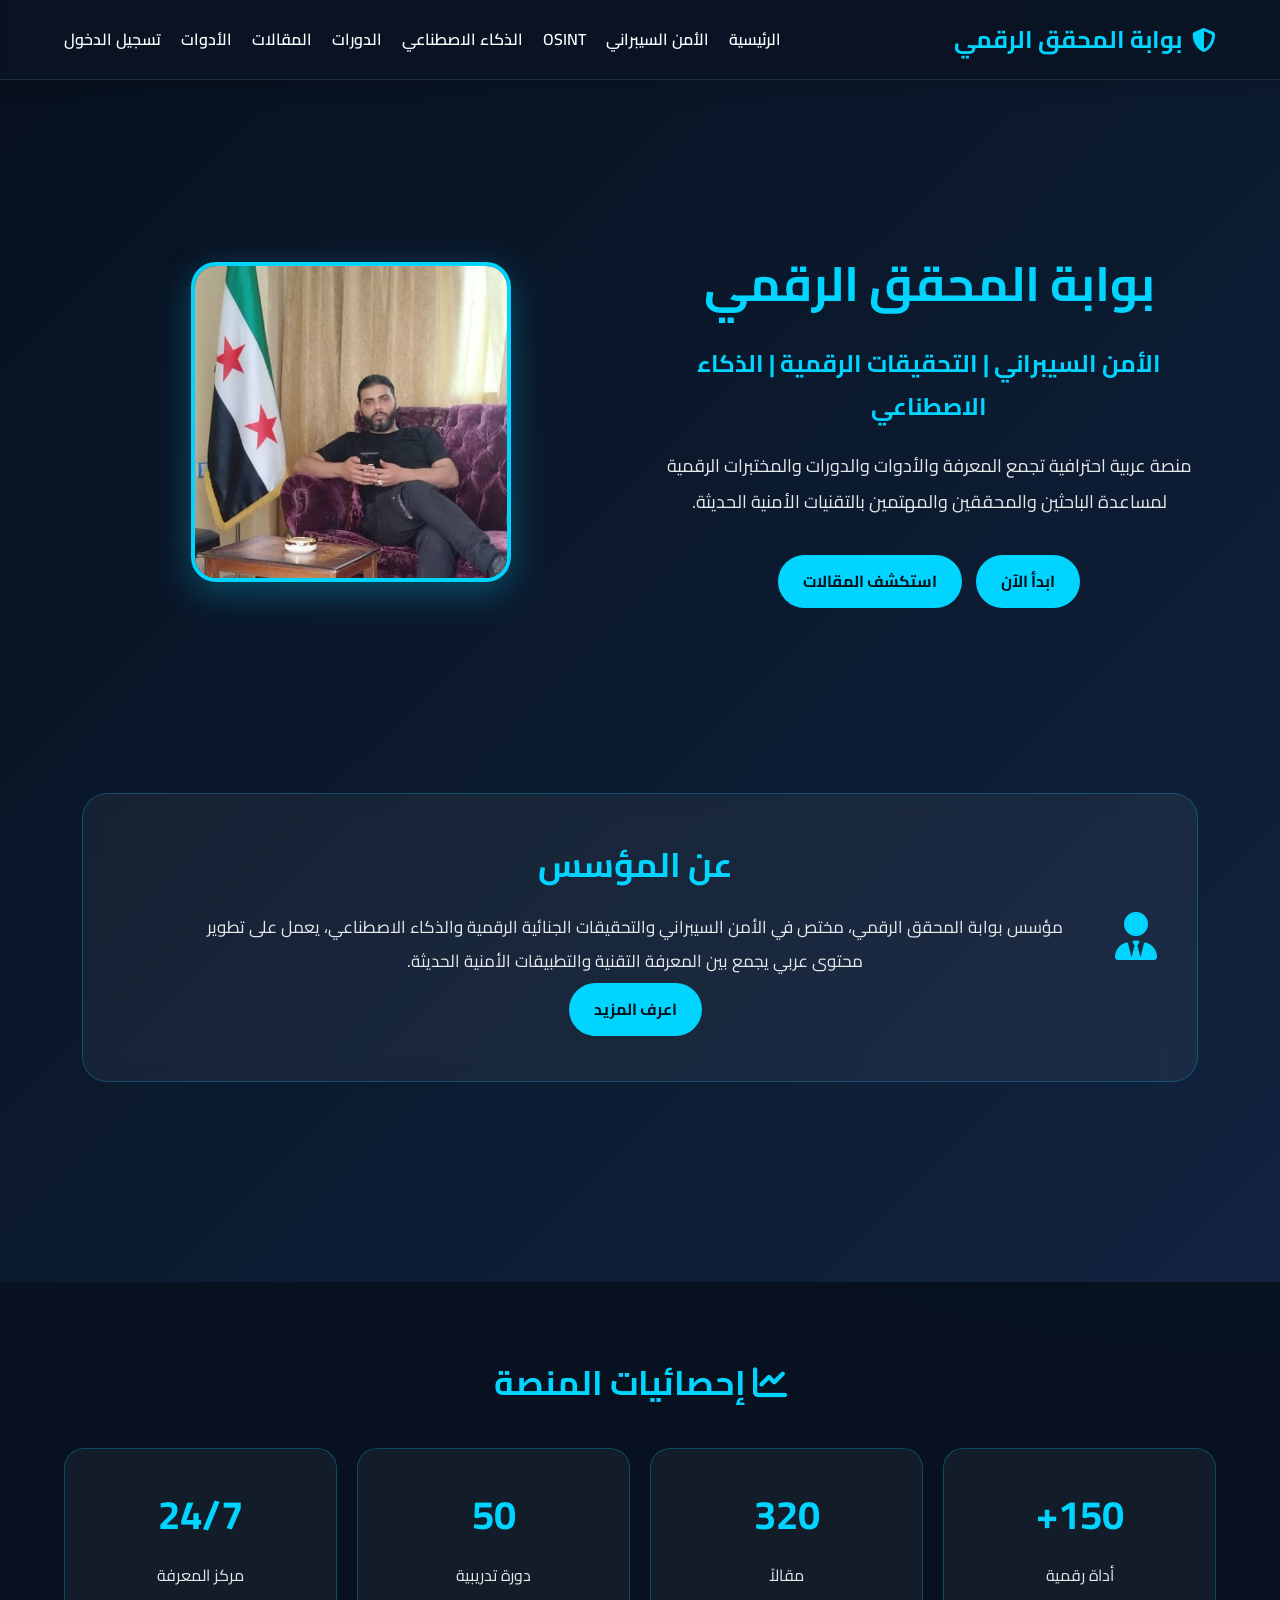
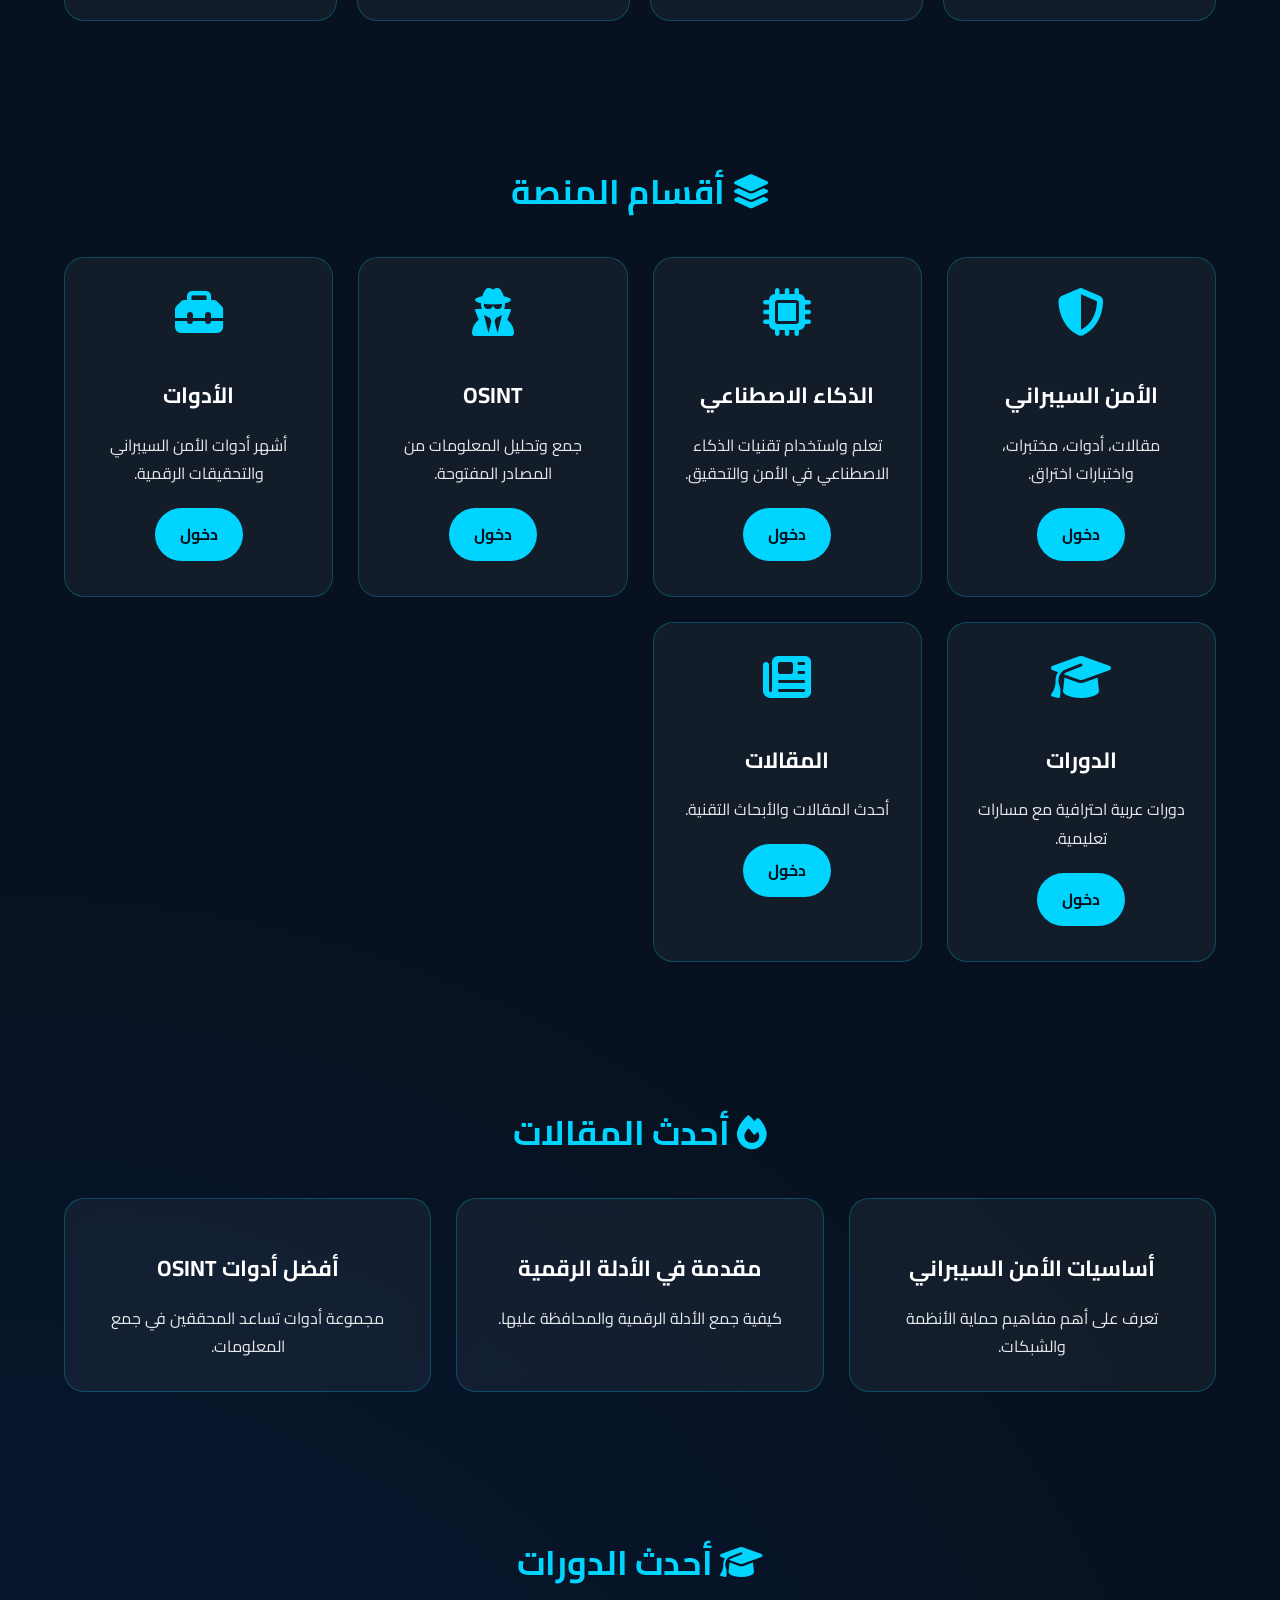
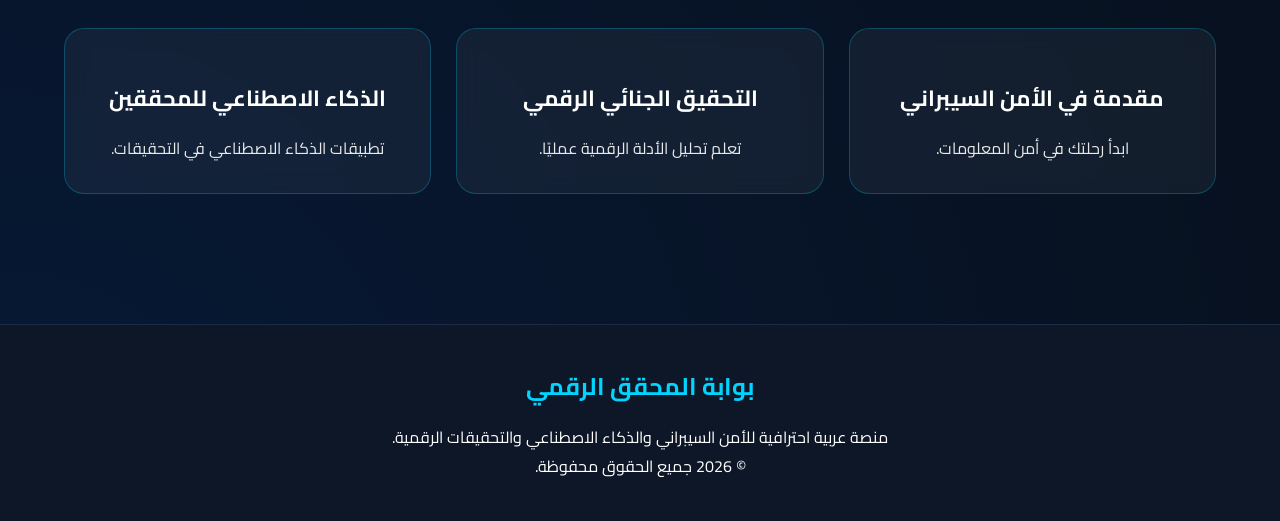
==== index.html @ 0b707fb9 "Update URL in JSON-LD schema in index.html" ====
<!DOCTYPE html>
<html lang="ar" dir="rtl">

<head>

<meta charset="UTF-8">
<meta name="viewport" content="width=device-width, initial-scale=1.0">

<title>بوابة المحقق الرقمي | الأمن السيبراني والذكاء الاصطناعي والتحقيقات الرقمية</title>
<meta name="keywords" content="الأمن السيبراني, التحقيق الجنائي الرقمي, الذكاء الاصطناعي, OSINT, الأدلة الرقمية">

<meta name="author" content="بوابة المحقق الرقمي">
<meta name="description" content="بوابة المحقق الرقمي منصة عربية احترافية للأمن السيبراني والذكاء الاصطناعي والتحقيقات الجنائية الرقمية.">

<link rel="stylesheet" href="style.css">

<link rel="preconnect" href="https://fonts.googleapis.com">

<link rel="preconnect" href="https://fonts.gstatic.com" crossorigin>

<link href="https://fonts.googleapis.com/css2?family=Cairo:wght@300;400;600;700;800&display=swap" rel="stylesheet">

<link rel="stylesheet" href="https://cdnjs.cloudflare.com/ajax/libs/font-awesome/6.7.2/css/all.min.css">
<script type="application/ld+json">
{
"@context":"https://schema.org",
"@type":"Organization",
"name":"بوابة المحقق الرقمي",
"description":"منصة عربية متخصصة في الأمن السيبراني والتحقيقات الجنائية الرقمية والذكاء الاصطناعي.",
"url":"https://hatmlhagrmdan-netizen.github.io/digital-investigator-portal/"
}
</script>
  <meta name="google-site-verification" content="CgD6WSGeCSGFc1gReVARc8ChQq4DBDsywjPY1_Eh3O8" />
</head>

<body>

<header>

<nav class="container">

<h2>

<i class="fa-solid fa-shield-halved"></i>

بوابة المحقق الرقمي

</h2>

<ul>
  
<li><a href="index.html">الرئيسية</a></li>

<li><a href="cyber.html">الأمن السيبراني</a></li>

<li><a href="osint.html">OSINT</a></li>

<li><a href="ai.html">الذكاء الاصطناعي</a></li>

<li><a href="courses.html">الدورات</a></li>

<li><a href="articles.html">المقالات</a></li>

<li><a href="tools.html">الأدوات</a></li>

<li><a href="login.html">تسجيل الدخول</a></li>

</ul>

</nav>

</header>

<section class="hero">

<div class="container hero-content">

<div class="hero-text">

<h1>
بوابة المحقق الرقمي
</h1>

<h2>
الأمن السيبراني | التحقيقات الرقمية | الذكاء الاصطناعي
</h2>

<p>
منصة عربية احترافية تجمع المعرفة والأدوات والدورات والمختبرات الرقمية لمساعدة الباحثين والمحققين والمهتمين بالتقنيات الأمنية الحديثة.
</p>

<div class="hero-buttons">

<a href="dashboard.html" class="btn">
ابدأ الآن
</a>

<a href="articles.html" class="btn">
استكشف المقالات
</a>

</div>

</div>

<div class="hero-image">

<img src="IMG-20260610-WA0108_1.jpg" alt="بوابة المحقق الرقمي">

</div>

</div>

  <section class="container about">

<div class="about-box">

<div class="about-icon">
<i class="fa-solid fa-user-tie fa-3x"></i>
</div>

<div>

<h2>
عن المؤسس
</h2>

<p>
مؤسس بوابة المحقق الرقمي، مختص في الأمن السيبراني والتحقيقات الجنائية الرقمية والذكاء الاصطناعي، يعمل على تطوير محتوى عربي يجمع بين المعرفة التقنية والتطبيقات الأمنية الحديثة.
</p>

<a href="about.html" class="btn">
اعرف المزيد
</a>

</div>

</div>

  </section>
  
</section>

<section class="container">

<h2>

<i class="fa-solid fa-chart-line"></i>

إحصائيات المنصة

</h2>

<div class="stats">

<div class="card">

<h1>150+</h1>

<p>أداة رقمية</p>

</div>

<div class="card">

<h1>320</h1>

<p>مقالاً</p>

</div>

<div class="card">

<h1>50</h1>

<p>دورة تدريبية</p>

</div>

<div class="card">

<h1>24/7</h1>

<p>مركز المعرفة</p>

</div>

</div>

</section>
<section class="container">

<h2>

<i class="fa-solid fa-layer-group"></i>

أقسام المنصة

</h2>

<div class="services">

<div class="card">

<i class="fa-solid fa-shield-halved fa-3x"></i>

<h3>الأمن السيبراني</h3>

<p>

مقالات، أدوات، مختبرات، واختبارات اختراق.

</p>

<a href="cyber.html" class="btn">دخول</a>

</div>

<div class="card">

<i class="fa-solid fa-microchip fa-3x"></i>

<h3>الذكاء الاصطناعي</h3>

<p>

تعلم واستخدام تقنيات الذكاء الاصطناعي في الأمن والتحقيق.

</p>

<a href="ai.html" class="btn">دخول</a>

</div>

<div class="card">

<i class="fa-solid fa-user-secret fa-3x"></i>

<h3>OSINT</h3>

<p>

جمع وتحليل المعلومات من المصادر المفتوحة.

</p>

<a href="osint.html" class="btn">دخول</a>

</div>

<div class="card">

<i class="fa-solid fa-toolbox fa-3x"></i>

<h3>الأدوات</h3>

<p>

أشهر أدوات الأمن السيبراني والتحقيقات الرقمية.

</p>

<a href="tools.html" class="btn">دخول</a>

</div>

<div class="card">

<i class="fa-solid fa-graduation-cap fa-3x"></i>

<h3>الدورات</h3>

<p>

دورات عربية احترافية مع مسارات تعليمية.

</p>

<a href="courses.html" class="btn">دخول</a>

</div>

<div class="card">

<i class="fa-solid fa-newspaper fa-3x"></i>

<h3>المقالات</h3>

<p>

أحدث المقالات والأبحاث التقنية.

</p>

<a href="articles.html" class="btn">دخول</a>

</div>

</div>

</section>

<section class="container">

<h2>

<i class="fa-solid fa-fire"></i>

أحدث المقالات

</h2>

<div class="services">

<div class="card">

<h3>أساسيات الأمن السيبراني</h3>

<p>

تعرف على أهم مفاهيم حماية الأنظمة والشبكات.

</p>

</div>

<div class="card">

<h3>مقدمة في الأدلة الرقمية</h3>

<p>

كيفية جمع الأدلة الرقمية والمحافظة عليها.

</p>

</div>

<div class="card">

<h3>أفضل أدوات OSINT</h3>

<p>

مجموعة أدوات تساعد المحققين في جمع المعلومات.

</p>

</div>

</div>

</section>

<section class="container">

<h2>

<i class="fa-solid fa-graduation-cap"></i>

أحدث الدورات

</h2>

<div class="services">

<div class="card">

<h3>مقدمة في الأمن السيبراني</h3>

<p>

ابدأ رحلتك في أمن المعلومات.

</p>

</div>

<div class="card">

<h3>التحقيق الجنائي الرقمي</h3>

<p>

تعلم تحليل الأدلة الرقمية عمليًا.

</p>

</div>

<div class="card">

<h3>الذكاء الاصطناعي للمحققين</h3>

<p>

تطبيقات الذكاء الاصطناعي في التحقيقات.

</p>

</div>

</div>

</section>

<footer>

<div class="container">

<h2>بوابة المحقق الرقمي</h2>

<p>

منصة عربية احترافية للأمن السيبراني والذكاء الاصطناعي والتحقيقات الرقمية.

</p>

<p>

© 2026 جميع الحقوق محفوظة.

</p>

</div>

</footer>

<script src="assets/js/app.js"></script>

</body>

  </html>
---- style.css ----
/* ===================================
   بوابة المحقق الرقمي
   الإصدار 1.0
=================================== */

*{
margin:0;
padding:0;
box-sizing:border-box;
}

html{
scroll-behavior:smooth;
}

body{
font-family:"Cairo",Tahoma,sans-serif;
background:#07111f;
color:#ffffff;
line-height:1.8;
}

/* الحاوية */

.container{
width:90%;
max-width:1200px;
margin:auto;
}

/* الرأس */

header{
position:sticky;
top:0;
z-index:1000;
background:#0d1728;
border-bottom:1px solid #1b2c46;
}

nav{
display:flex;
justify-content:space-between;
align-items:center;
padding:18px 0;
flex-wrap:wrap;
}

nav h2{
color:#00d4ff;
font-size:28px;
font-weight:700;
}

nav ul{
display:flex;
list-style:none;
gap:18px;
flex-wrap:wrap;
}

nav a{
color:#ffffff;
font-weight:600;
transition:.3s;
}

nav a:hover{
color:#00d4ff;
}

/* الواجهة */

.hero{
padding:90px 20px;
text-align:center;
background:linear-gradient(135deg,#07111f,#11233f);
}

.hero h1{
font-size:52px;
margin-bottom:20px;
color:#00d4ff;
}

.hero p{
font-size:20px;
max-width:900px;
margin:auto;
opacity:.9;
}

/* الأزرار */

.btn{
display:inline-block;
margin:12px;
padding:14px 30px;
background:#00bcd4;
color:#fff;
border-radius:10px;
font-weight:bold;
transition:.3s;
}

.btn:hover{
background:#008fa3;
transform:translateY(-3px);
}

/* الأقسام */

section{
padding:70px 0;
}

section h2{
text-align:center;
margin-bottom:35px;
font-size:34px;
color:#00d4ff;
}

/* البطاقات */

.services,
.stats{
display:grid;
grid-template-columns:repeat(auto-fit,minmax(250px,1fr));
gap:25px;
}

.card{
background:#13243c;
padding:30px;
border-radius:15px;
text-align:center;
transition:.3s;
border:1px solid #1d3658;
}

.card:hover{
transform:translateY(-8px);
box-shadow:0 15px 35px rgba(0,212,255,.18);
}

.card h3{
margin:20px 0;
}

.card h1{
font-size:45px;
color:#00d4ff;
margin-bottom:10px;
}

.card i{
color:#00d4ff;
margin-bottom:20px;
}

/* التذييل */

footer{
background:#0d1728;
text-align:center;
padding:40px 20px;
margin-top:60px;
border-top:1px solid #1b2c46;
}

footer h2{
color:#00d4ff;
margin-bottom:15px;
}

/* الهاتف */

@media(max-width:768px){

nav{
flex-direction:column;
gap:15px;
}

nav ul{
justify-content:center;
}

.hero h1{
font-size:34px;
}

.hero p{
font-size:17px;
}

section h2{
font-size:28px;
}

.card{
padding:22px;
}

}

/* Hero Professional Design */

.hero-content {
    display: flex;
    align-items: center;
    justify-content: space-between;
    gap: 40px;
    padding: 70px 0;
}

.hero-text {
    flex: 1;
}

.hero-text h1 {
    font-size: 48px;
    color: #00d4ff;
    margin-bottom: 15px;
}

.hero-text h2 {
    font-size: 24px;
    margin-bottom: 20px;
}

.hero-text p {
    font-size: 18px;
    line-height: 2;
}

.hero-buttons {
    margin-top: 30px;
}

.hero-image {
    flex: 1;
    text-align: center;
}

.hero-image img {
    width: 320px;
    height: 320px;
    object-fit: cover;
    border-radius: 25px;
    border: 4px solid #00d4ff;
    box-shadow: 0 10px 35px rgba(0,212,255,0.3);
}


/* الهاتف */

@media(max-width:768px){

.hero-content {
    flex-direction: column-reverse;
    text-align: center;
}

.hero-text h1 {
    font-size: 36px;
}

.hero-image img {
    width: 240px;
    height: 240px;
}

}

/* Professional Header */

header {
    background: rgba(10, 20, 35, 0.95);
    position: sticky;
    top: 0;
    z-index: 1000;
    box-shadow: 0 5px 20px rgba(0,0,0,0.2);
}

nav.container {
    display: flex;
    align-items: center;
    justify-content: space-between;
    padding: 18px 0;
}

nav h2 {
    color: #00d4ff;
    font-size: 24px;
    display: flex;
    align-items: center;
    gap: 10px;
}

nav ul {
    display: flex;
    list-style: none;
    gap: 20px;
    margin: 0;
    padding: 0;
}

nav ul li a {
    color: white;
    text-decoration: none;
    font-weight: 600;
    transition: 0.3s;
}

nav ul li a:hover {
    color: #00d4ff;
}


/* Header للهاتف */

@media(max-width:768px){

nav.container {
    flex-direction: column;
    gap: 20px;
}

nav ul {
    flex-wrap: wrap;
    justify-content: center;
    gap: 12px;
}

nav h2 {
    font-size: 20px;
}

}

/* Professional Cards Design */

.services {
    display: grid;
    grid-template-columns: repeat(auto-fit, minmax(260px, 1fr));
    gap: 25px;
    margin-top: 30px;
}

.card {
    background: rgba(255,255,255,0.05);
    border: 1px solid rgba(0,212,255,0.25);
    border-radius: 20px;
    padding: 30px;
    text-align: center;
    transition: 0.4s;
    backdrop-filter: blur(10px);
}

.card:hover {
    transform: translateY(-10px);
    box-shadow: 0 15px 35px rgba(0,212,255,0.25);
    border-color: #00d4ff;
}

.card i {
    color: #00d4ff;
    margin-bottom: 20px;
}

.card h3 {
    font-size: 22px;
    margin-bottom: 15px;
}

.card p {
    line-height: 1.8;
    opacity: 0.9;
}

.card .btn {
    display: inline-block;
    margin-top: 20px;
}


/* إحصائيات المنصة */

.stats {
    display: grid;
    grid-template-columns: repeat(auto-fit, minmax(200px,1fr));
    gap: 20px;
    margin-top: 30px;
}

.stats .card h1 {
    color: #00d4ff;
    font-size: 40px;
}

/* About Section */

.about-box {
    display: flex;
    align-items: center;
    gap: 30px;
    padding: 40px;
    margin: 40px 0;
    background: rgba(255,255,255,0.05);
    border-radius: 25px;
    border: 1px solid rgba(0,212,255,0.25);
    backdrop-filter: blur(10px);
}

.about-icon {
    color: #00d4ff;
}

.about-box h2 {
    color: #00d4ff;
    margin-bottom: 15px;
}

.about-box p {
    line-height: 2;
    font-size: 17px;
}


@media(max-width:768px){

.about-box {
    flex-direction: column;
    text-align: center;
}

}

/* Modern Background */

body {
    background:
    radial-gradient(circle at top right, rgba(0,212,255,0.12), transparent 35%),
    radial-gradient(circle at bottom left, rgba(0,100,255,0.10), transparent 35%),
    #07111f;
    color: #ffffff;
    font-family: 'Cairo', sans-serif;
}


/* Smooth Sections */

section {
    animation: fadeUp 0.8s ease;
}


/* Animation */

@keyframes fadeUp {

from {
    opacity: 0;
    transform: translateY(30px);
}

to {
    opacity: 1;
    transform: translateY(0);
}

}


/* Buttons Enhancement */

.btn {
    background: #00d4ff;
    color: #00131f;
    padding: 12px 25px;
    border-radius: 30px;
    text-decoration: none;
    font-weight: 700;
    display: inline-block;
    margin: 5px;
    transition: 0.3s;
}


.btn:hover {
    transform: scale(1.05);
    box-shadow: 0 10px 25px rgba(0,212,255,0.4);
}


/* Image Animation */

.hero-image img {
    animation: floating 4s ease-in-out infinite;
}


@keyframes floating {

0%,100% {
    transform: translateY(0);
}

50% {
    transform: translateY(-12px);
}

}
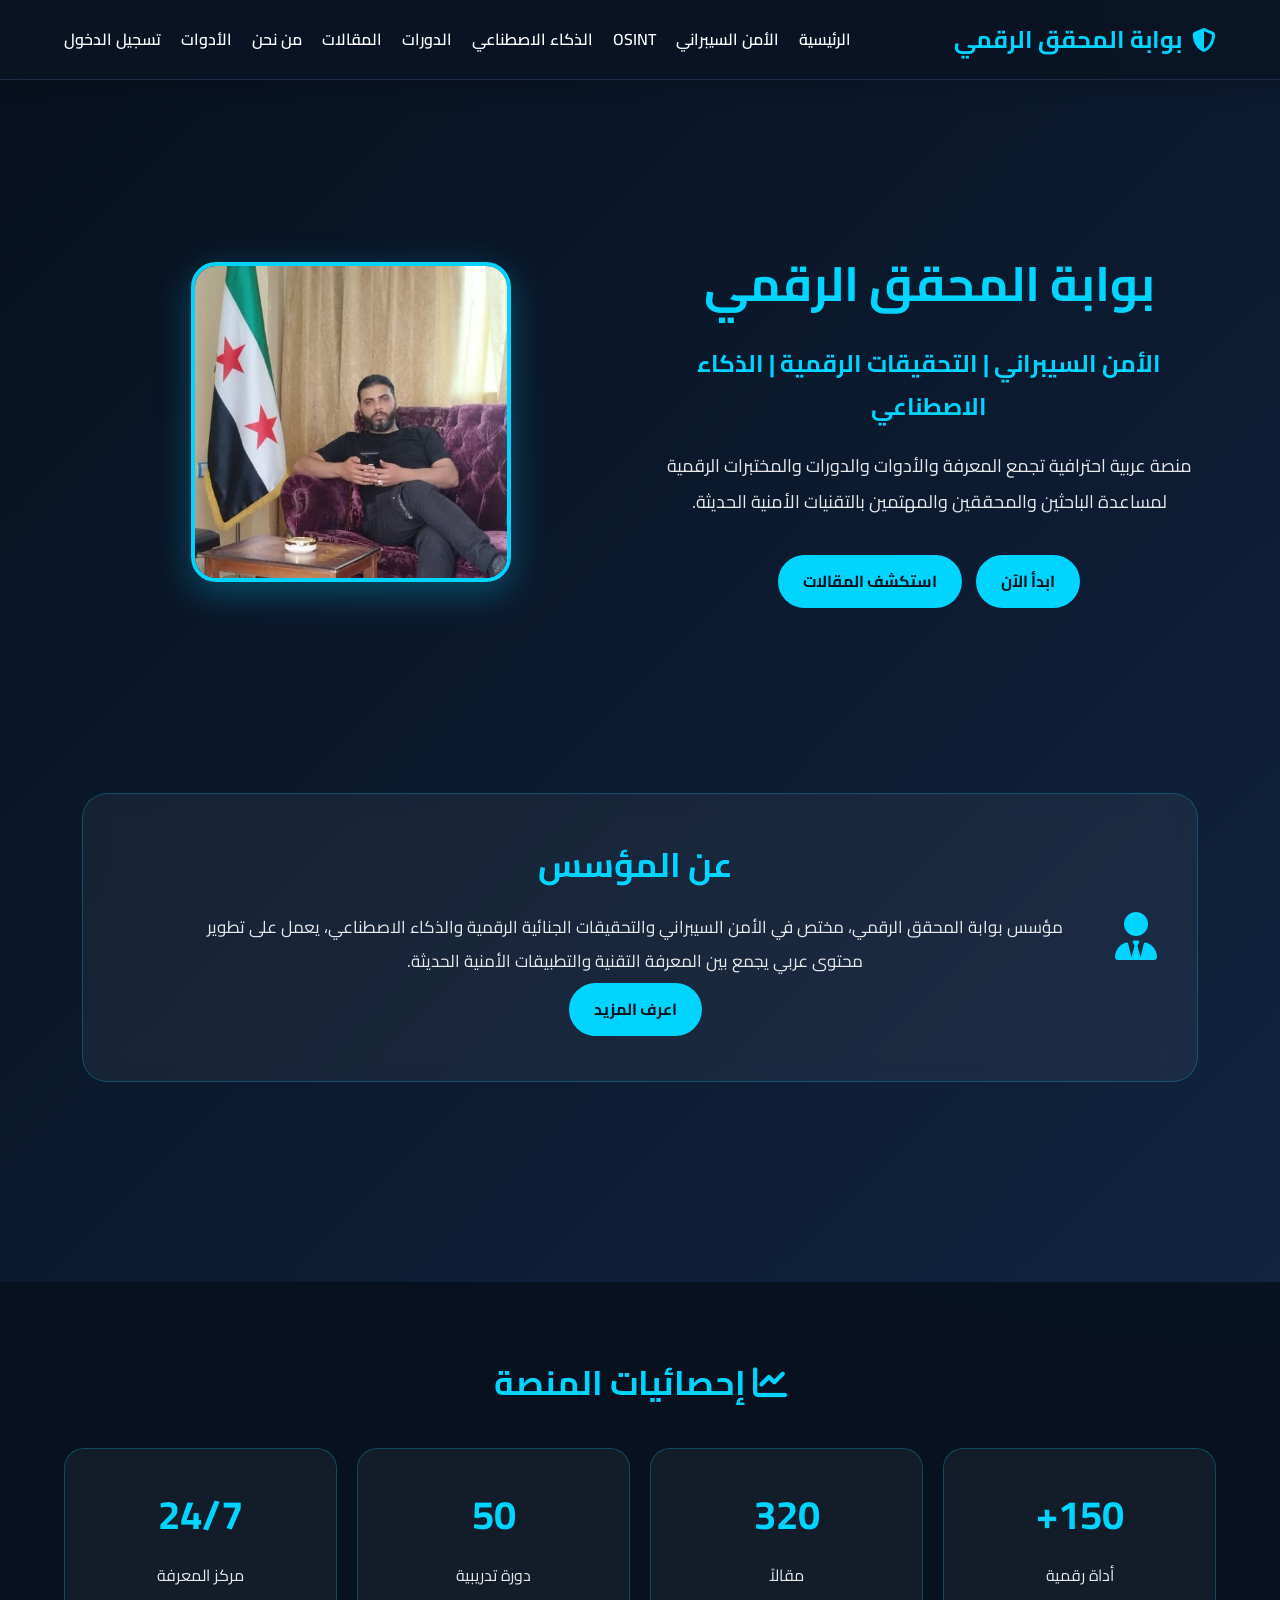
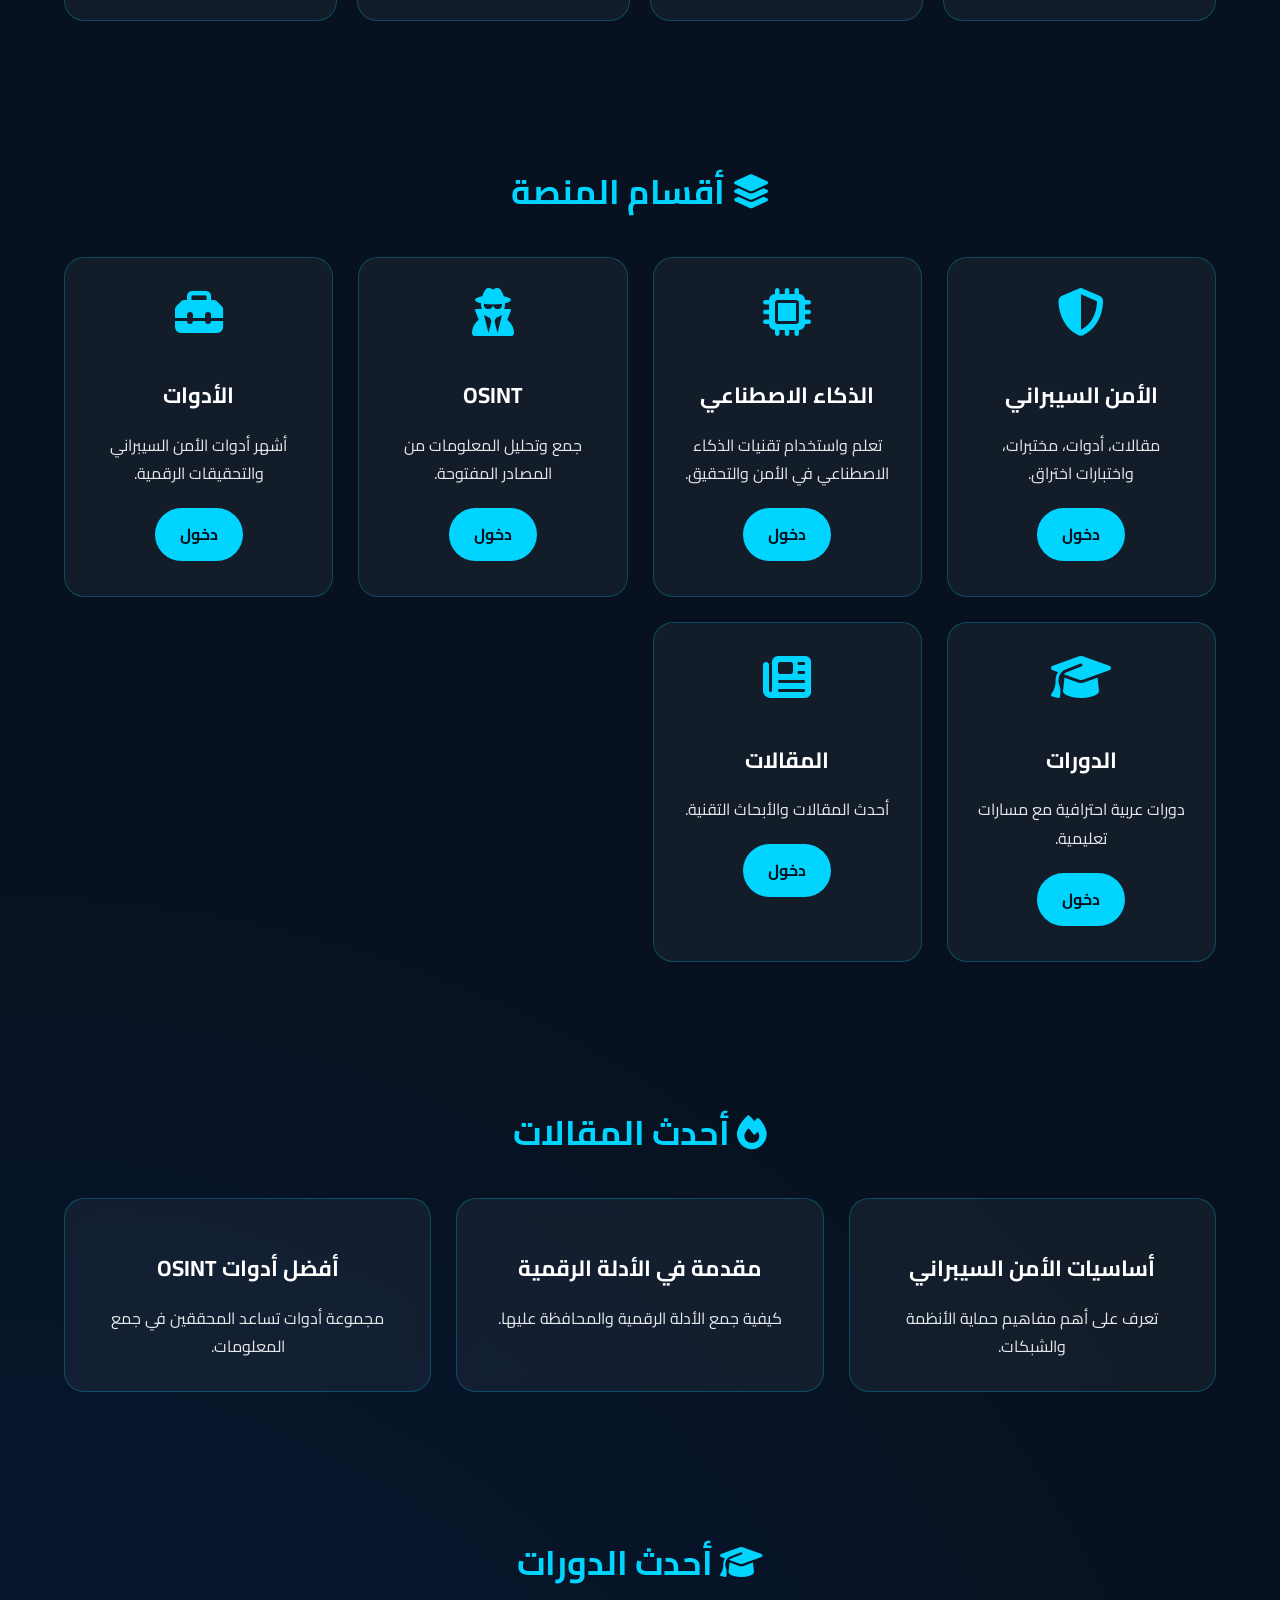
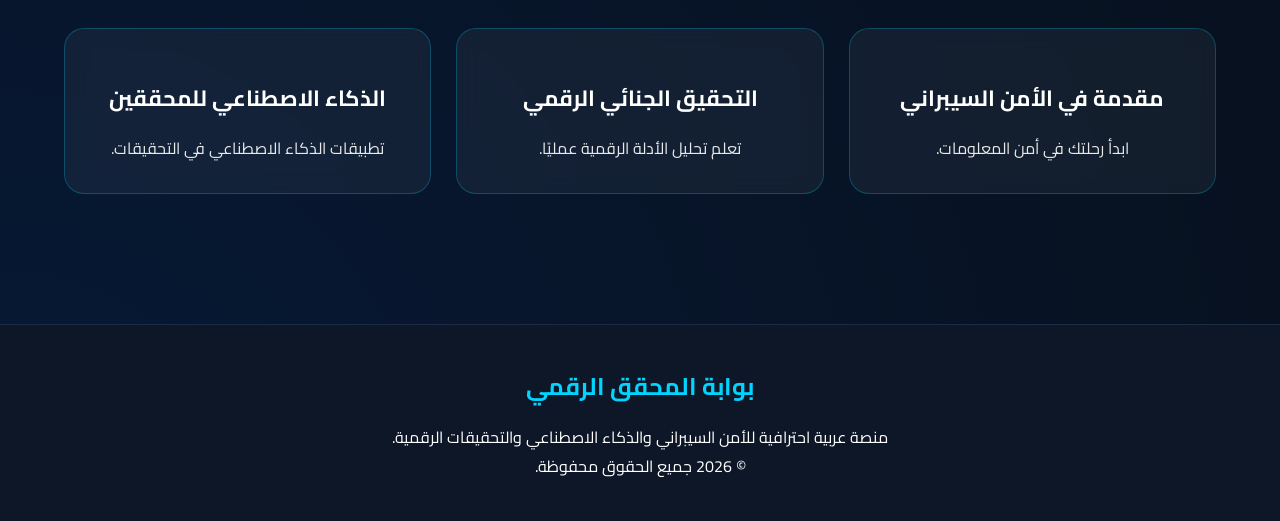
==== commit e27f0d22: "Add 'About Us' and 'Tools' links to navigation" ====
--- a/index.html
+++ b/index.html
@@ -21,16 +21,27 @@
 <link href="https://fonts.googleapis.com/css2?family=Cairo:wght@300;400;600;700;800&display=swap" rel="stylesheet">
 
 <link rel="stylesheet" href="https://cdnjs.cloudflare.com/ajax/libs/font-awesome/6.7.2/css/all.min.css">
+
 <script type="application/ld+json">
 {
-"@context":"https://schema.org",
-"@type":"Organization",
-"name":"بوابة المحقق الرقمي",
-"description":"منصة عربية متخصصة في الأمن السيبراني والتحقيقات الجنائية الرقمية والذكاء الاصطناعي.",
-"url":"https://hatmlhagrmdan-netizen.github.io/digital-investigator-portal/"
+  "@context": "https://schema.org",
+  "@type": "Organization",
+  "name": "بوابة المحقق الرقمي",
+  "alternateName": "Digital Investigator Portal",
+  "url": "https://hatmlhagrmdan-netizen.github.io/digital-investigator-portal/",
+  "logo": "https://hatmlhagrmdan-netizen.github.io/digital-investigator-portal/file_000000003d848246aeb46c052206fa1d.png",
+  "founder": {
+    "@type": "Person",
+    "name": "حاتم حسين الحاج رمضان"
+  },
+  "description": "منصة عربية متخصصة في الأمن السيبراني، والتحقيقات الجنائية الرقمية، والذكاء الاصطناعي، وOSINT."
 }
 </script>
+  
   <meta name="google-site-verification" content="CgD6WSGeCSGFc1gReVARc8ChQq4DBDsywjPY1_Eh3O8" />
+
+<link rel="icon" type="image/png" href="file_000000003d848246aeb46c052206fa1d.png">
+  
 </head>
 
 <body>
@@ -61,6 +72,8 @@
 
 <li><a href="articles.html">المقالات</a></li>
 
+<li><a href="about.html">من نحن</a></li>
+  
 <li><a href="tools.html">الأدوات</a></li>
 
 <li><a href="login.html">تسجيل الدخول</a></li>
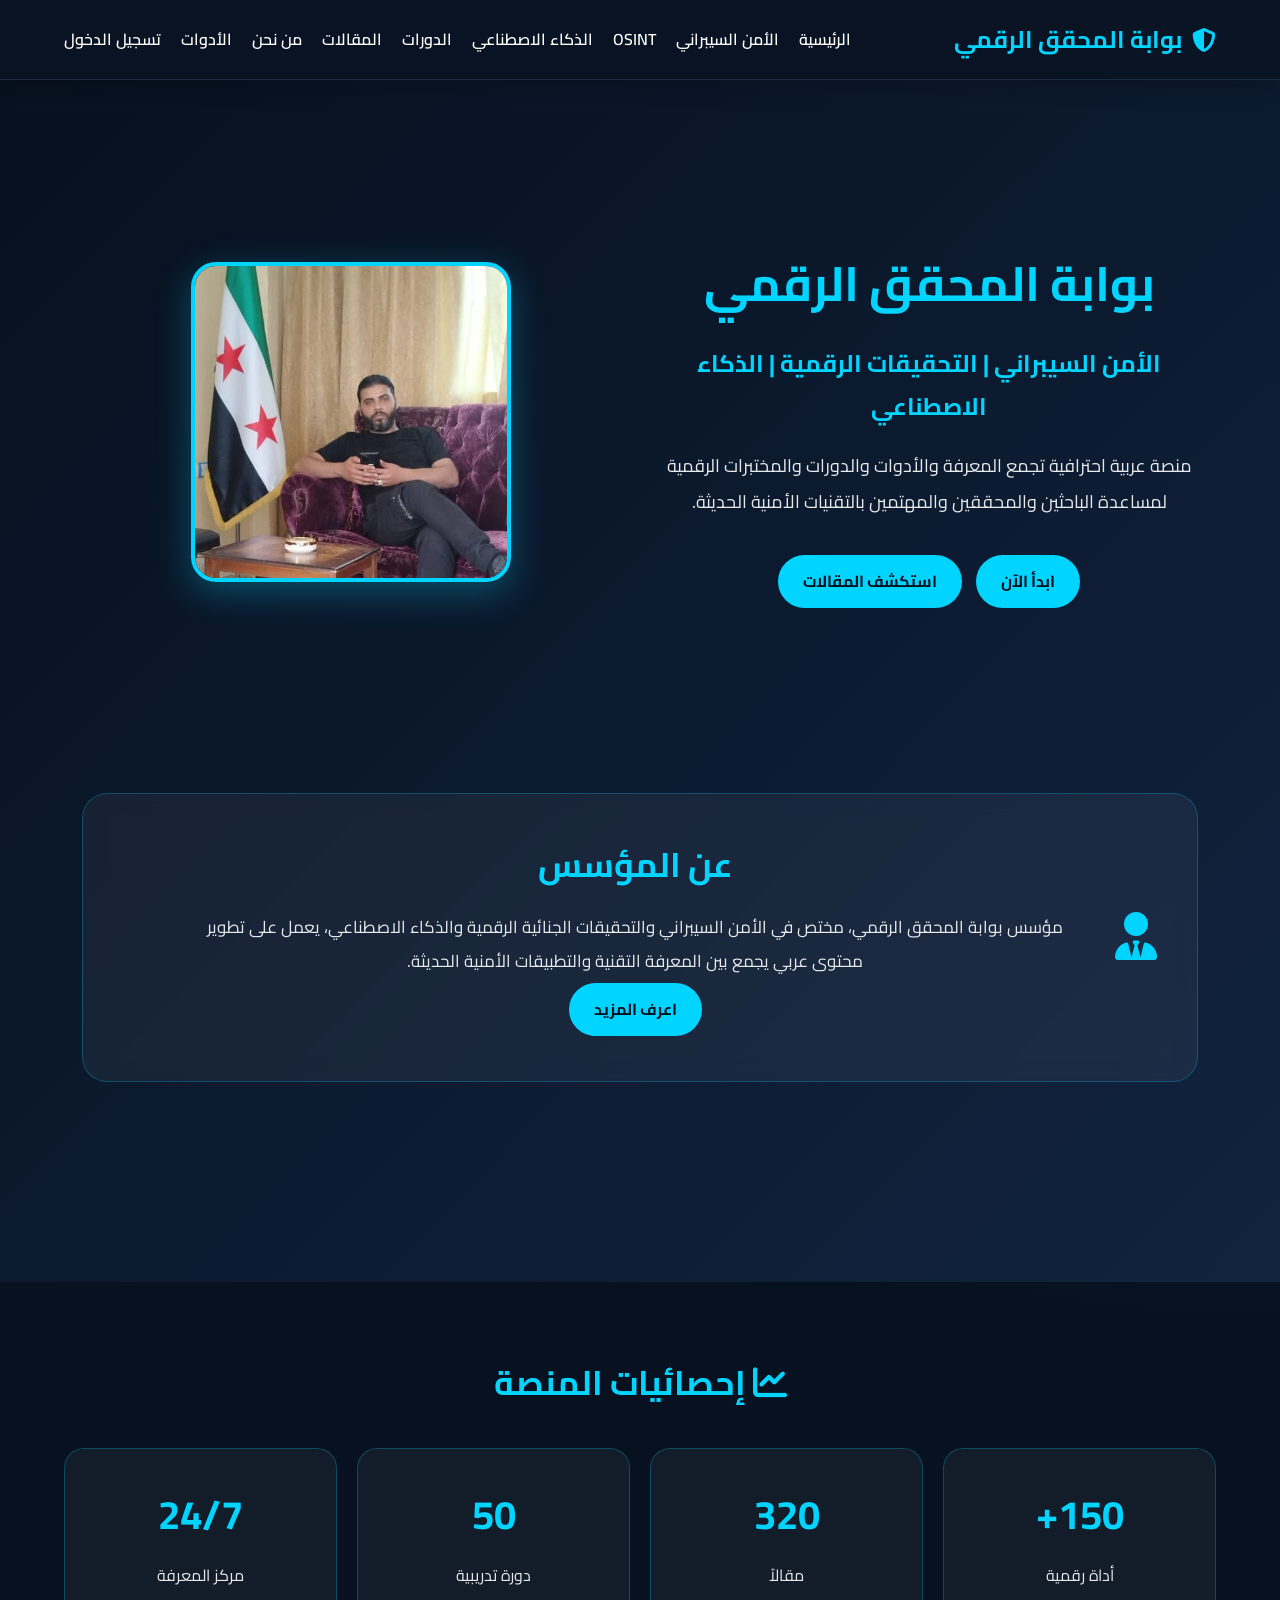
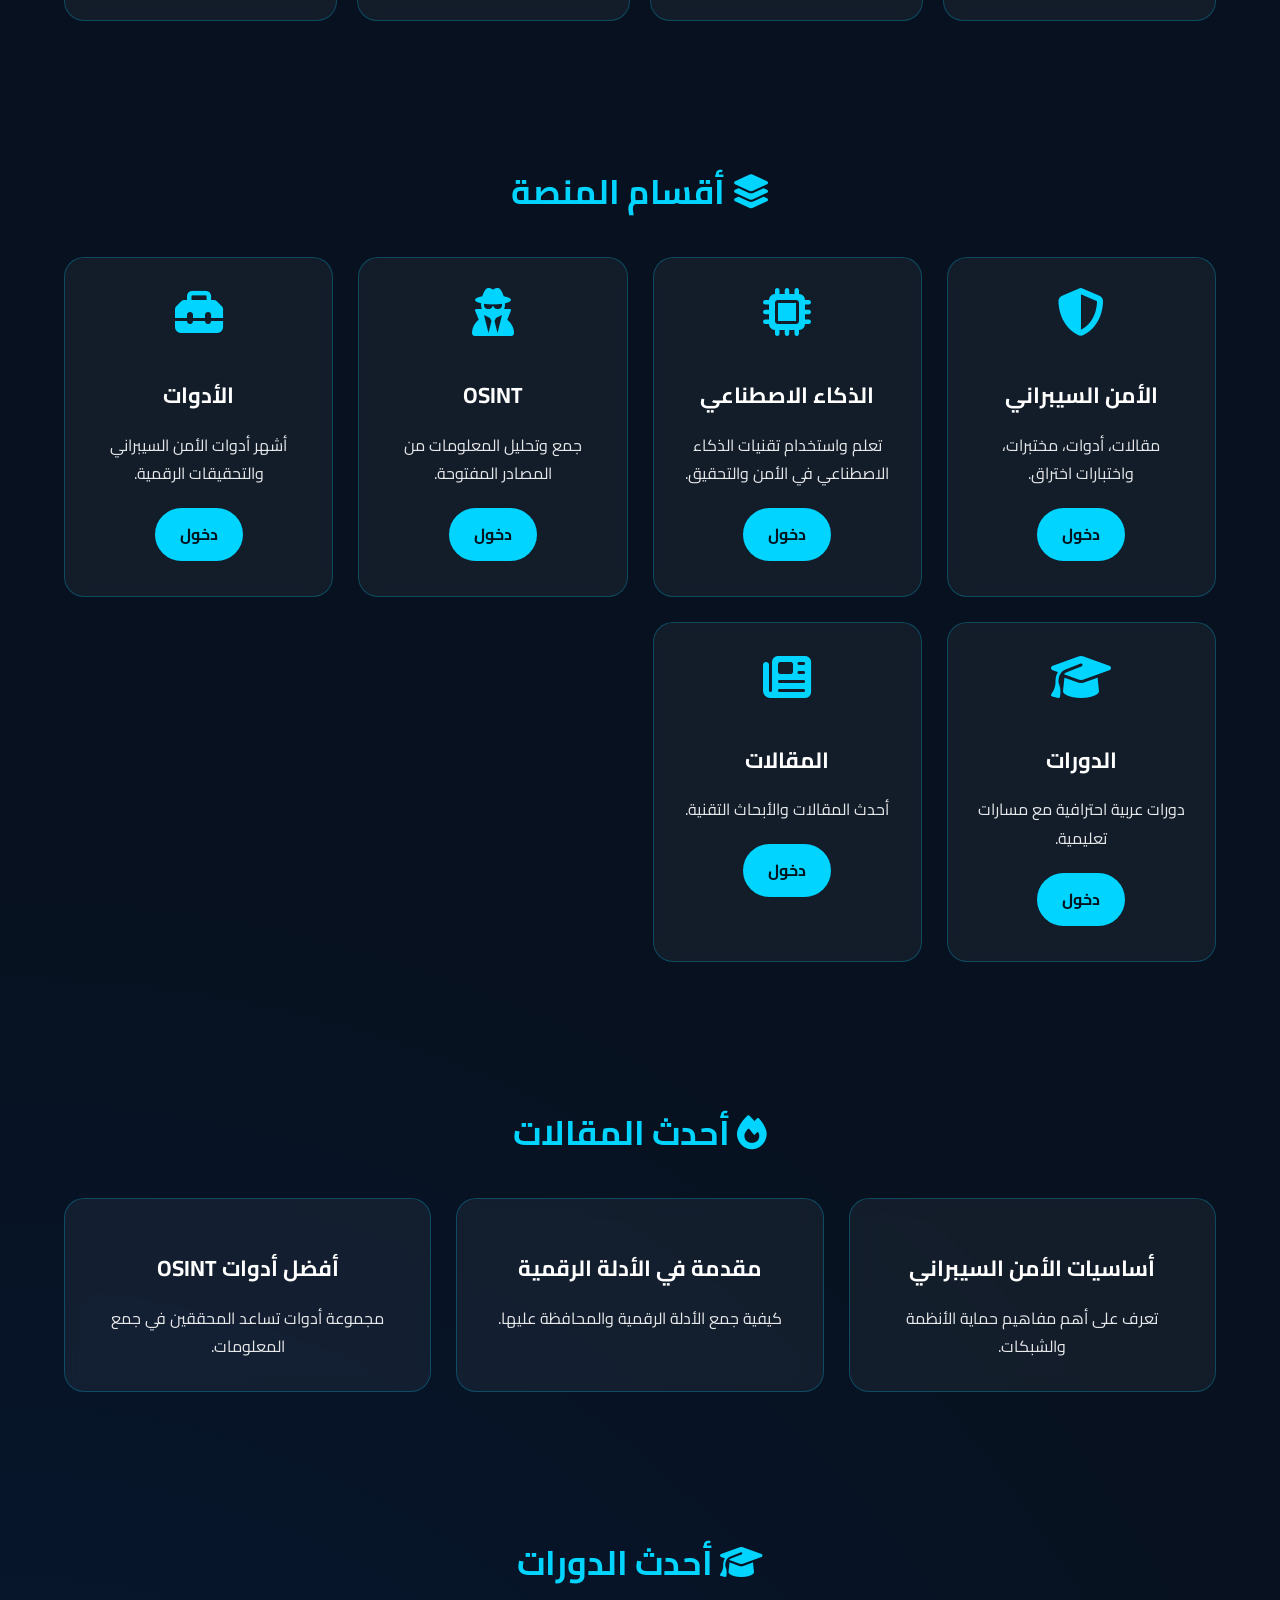
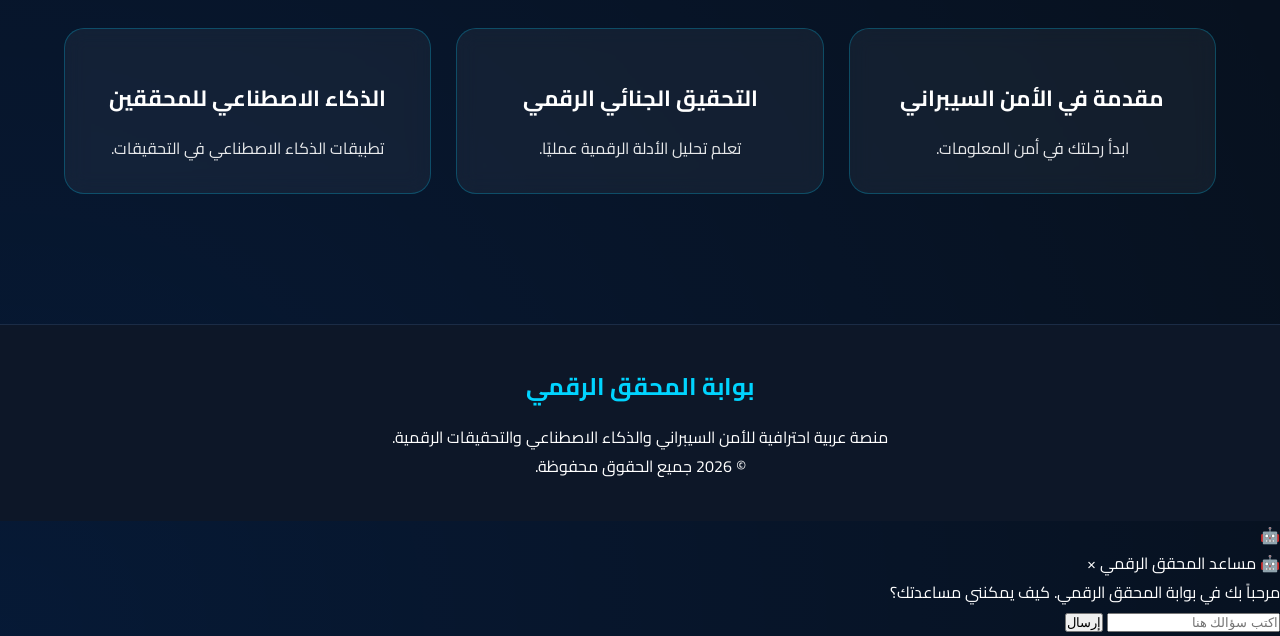
==== commit 2ed03d65: "Implement AI assistant feature in index.html Added an AI assistant interface with chat functionality" ====
--- a/index.html
+++ b/index.html
@@ -441,6 +441,35 @@
 
 <script src="assets/js/app.js"></script>
 
+<!-- AI Assistant -->
+<div class="ai-button" onclick="openAI()">
+🤖
+</div>
+
+<div class="ai-box" id="aiBox">
+
+    <div class="ai-header">
+        🤖 مساعد المحقق الرقمي
+        <span onclick="closeAI()">×</span>
+    </div>
+
+    <div class="ai-chat" id="chat">
+        <p>
+        مرحباً بك في بوابة المحقق الرقمي.
+        كيف يمكنني مساعدتك؟
+        </p>
+    </div>
+
+    <input id="userInput" placeholder="اكتب سؤالك هنا">
+
+    <button onclick="sendMessage()">
+    إرسال
+    </button>
+
+</div>
+
+<script src="ai-assistant.js"></script>
+
 </body>
 
-  </html>
+</html>
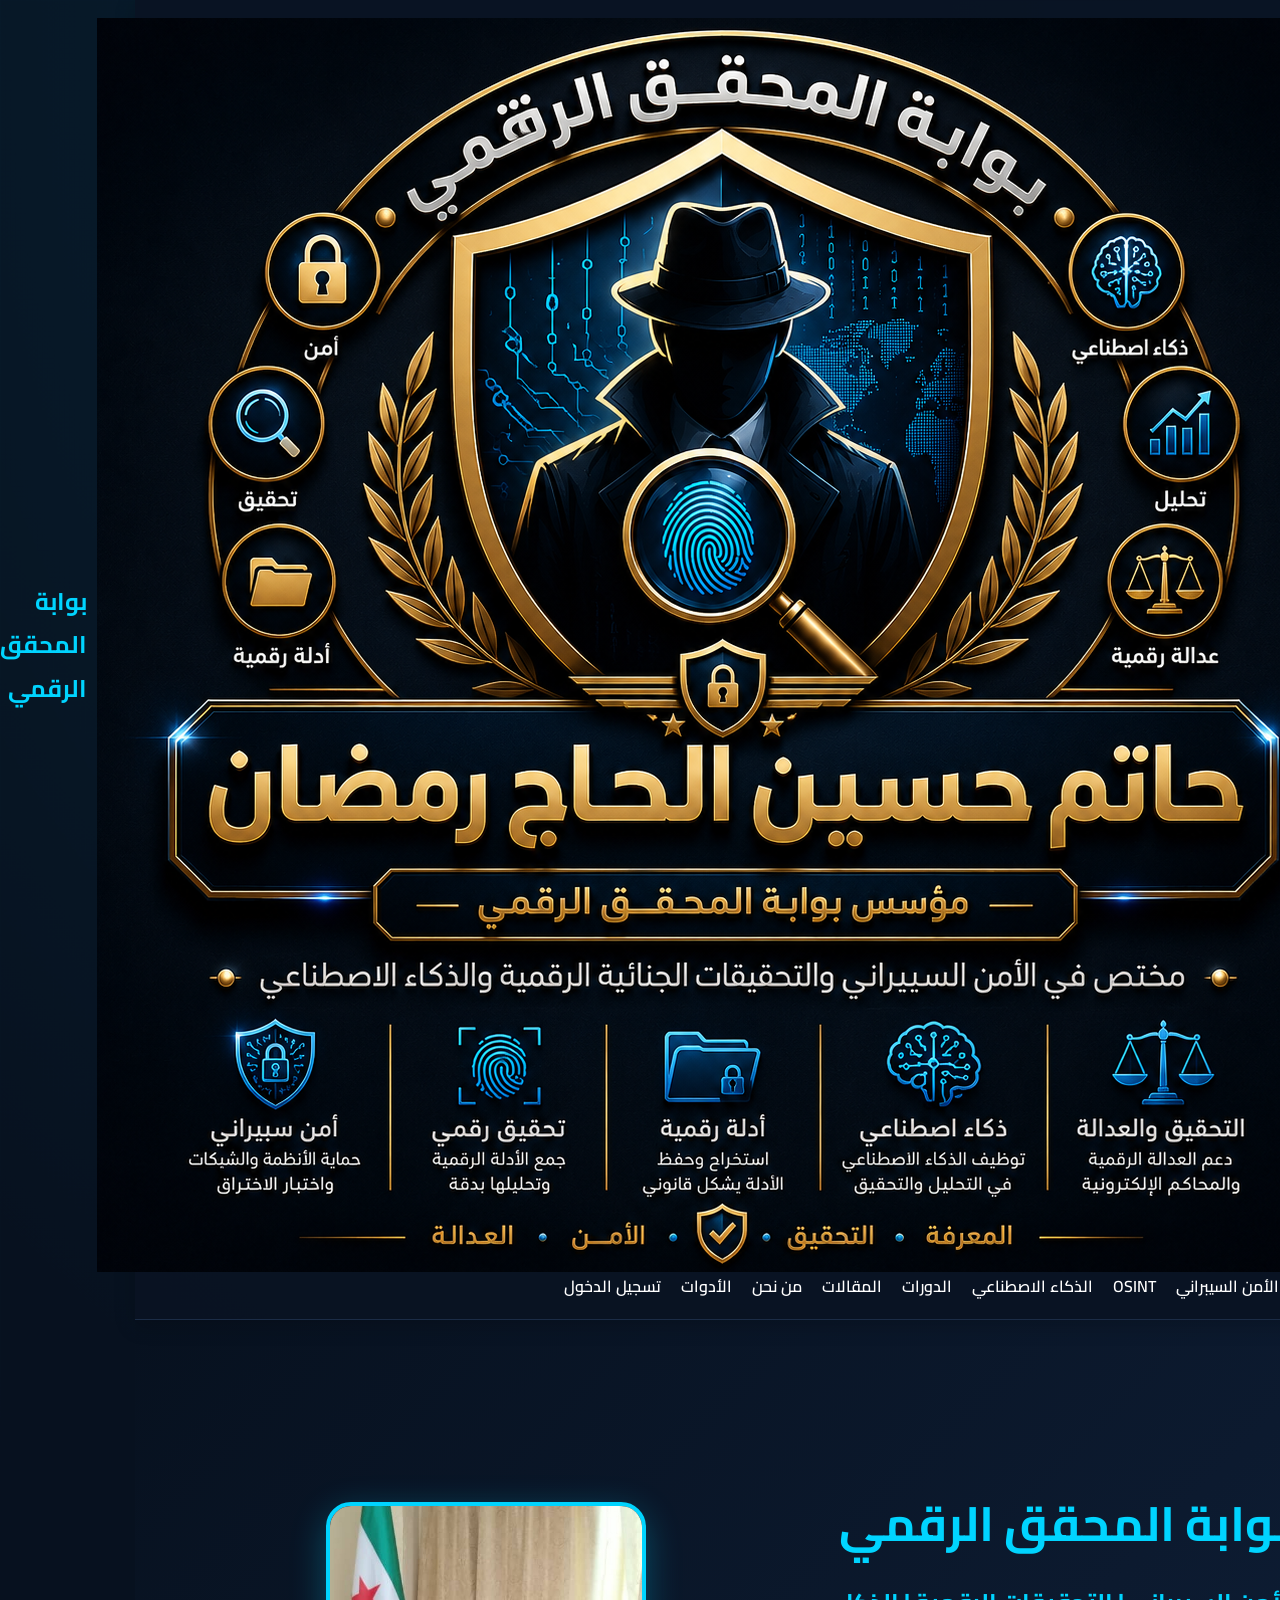
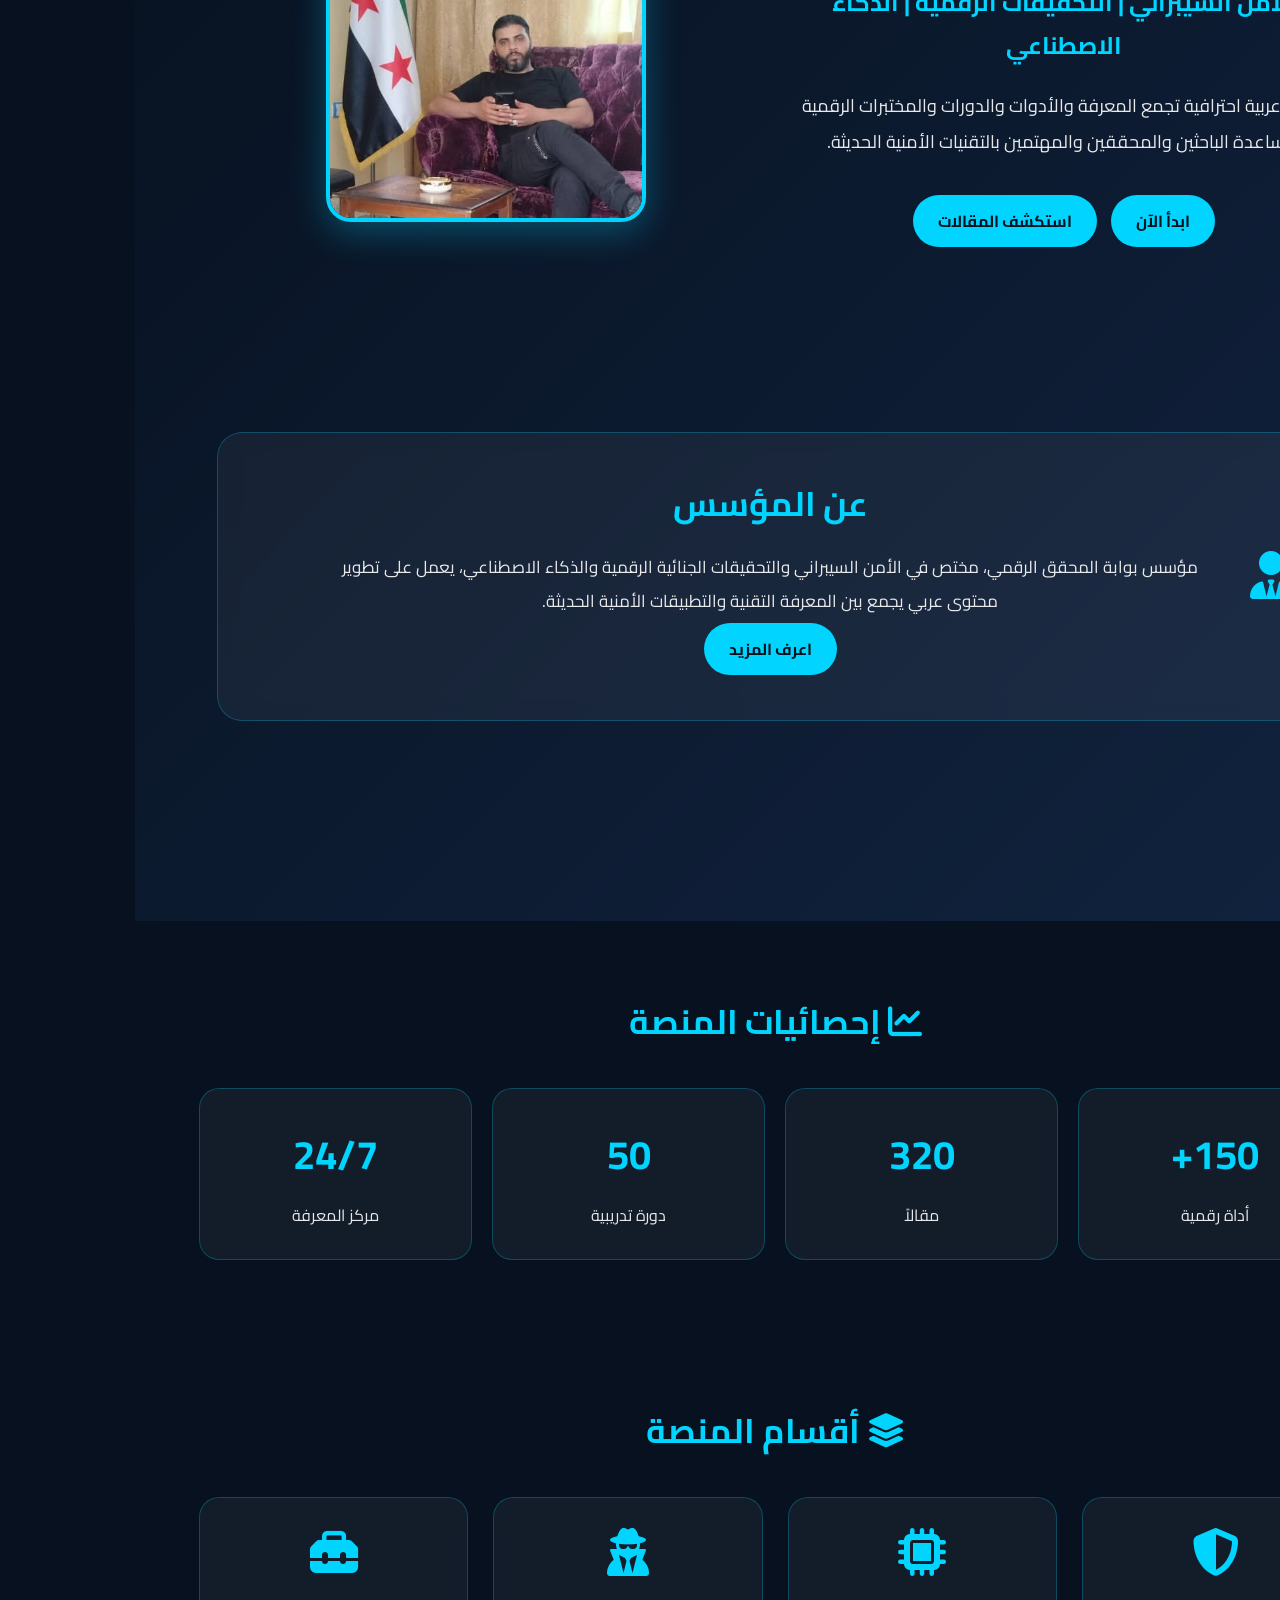
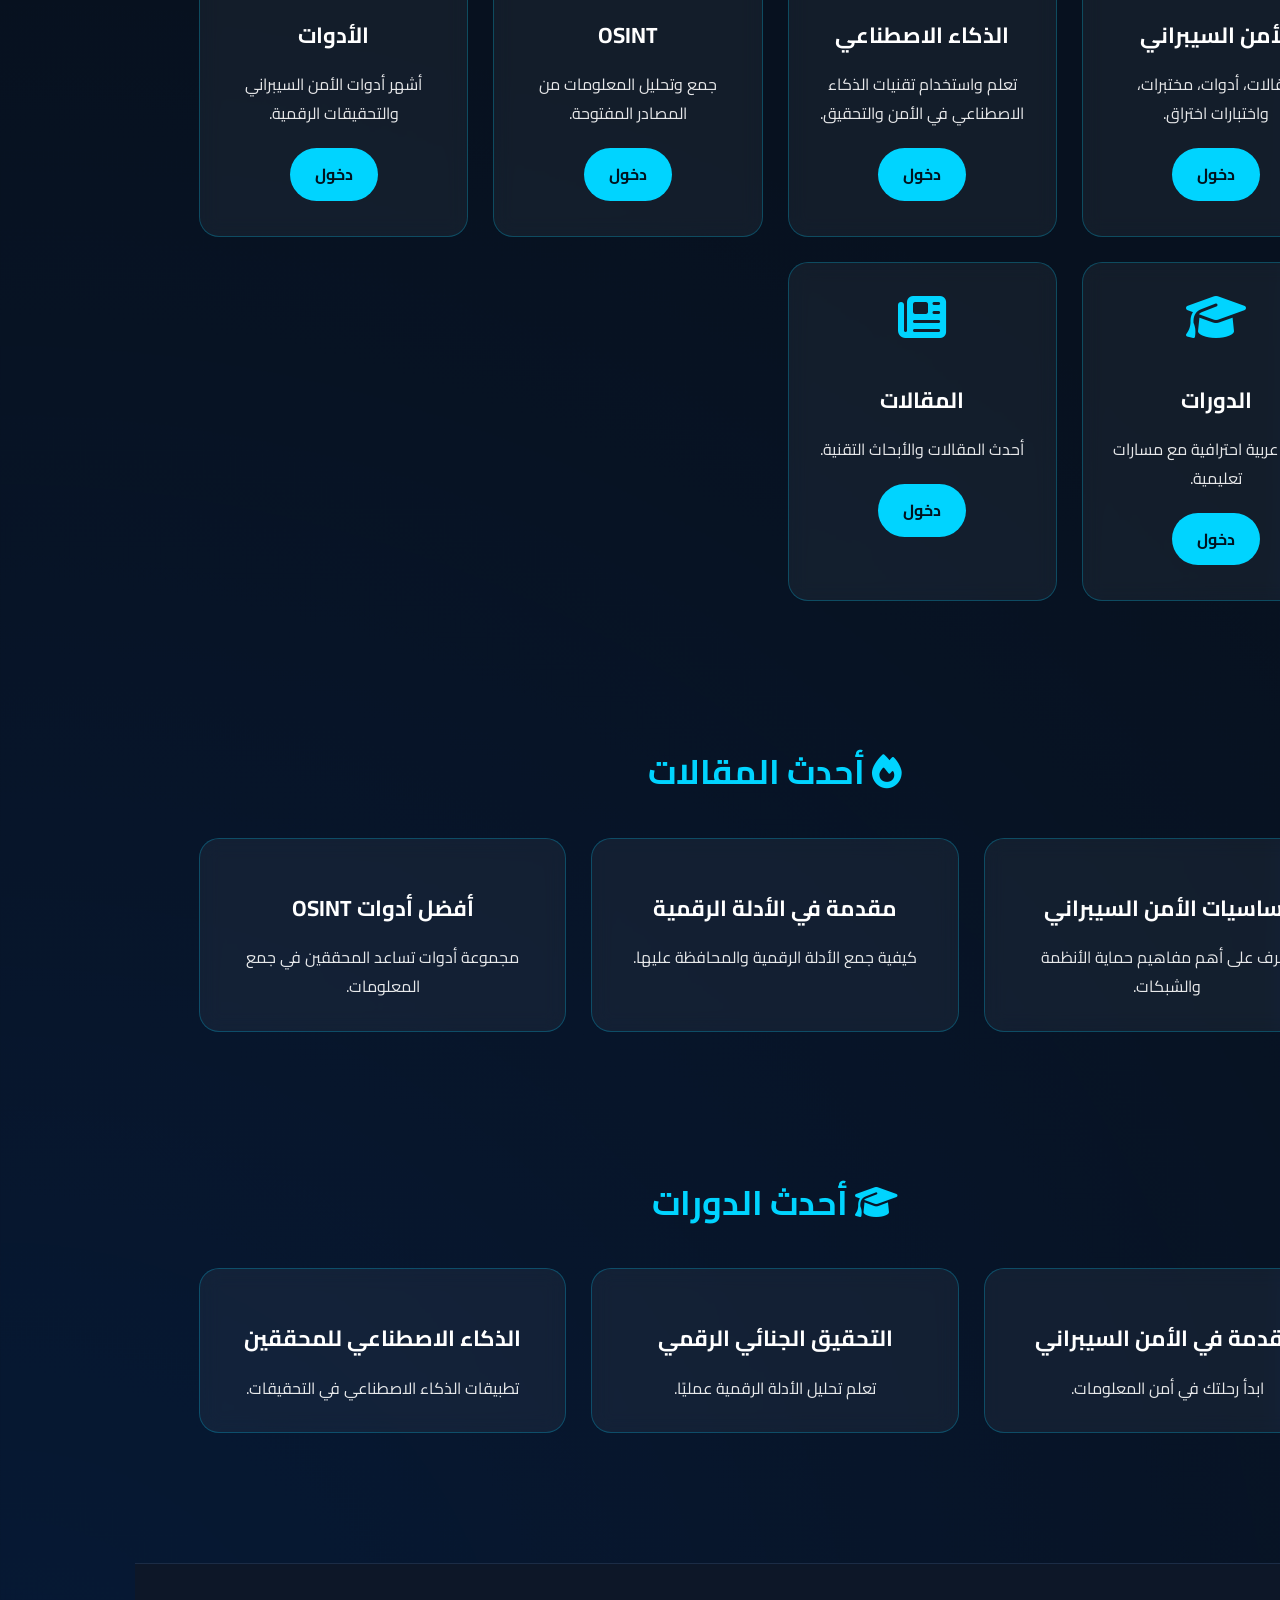
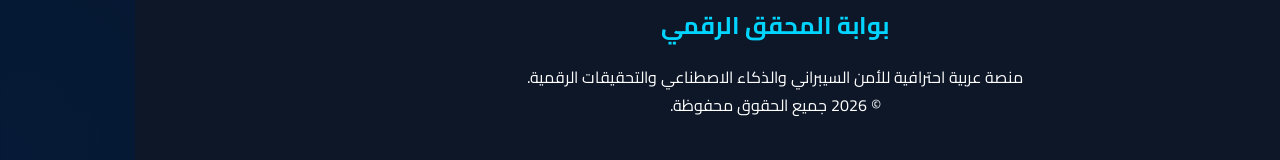
==== commit 8c83990f: "Update header logo and class in index.html" ====
--- a/index.html
+++ b/index.html
@@ -50,14 +50,14 @@
 
 <nav class="container">
 
-<h2>
-
-<i class="fa-solid fa-shield-halved"></i>
+<h2 class="logo">
+
+<img src="file_000000003d848246aeb46c052206fa1d.png" alt="بوابة المحقق الرقمي">
 
 بوابة المحقق الرقمي
 
 </h2>
-
+  
 <ul>
   
 <li><a href="index.html">الرئيسية</a></li>
--- a/style.css
+++ b/style.css
@@ -513,3 +513,81 @@
 }
 
 }
+
+/* تصميم مساعد الذكاء الاصطناعي */
+
+.ai-button {
+    position: fixed;
+    bottom: 25px;
+    right: 25px;
+    width: 65px;
+    height: 65px;
+    border-radius: 50%;
+    background: #00aaff;
+    color: white;
+    font-size: 32px;
+    display: flex;
+    align-items: center;
+    justify-content: center;
+    cursor: pointer;
+    box-shadow: 0 0 25px #00aaff;
+    z-index: 999;
+}
+
+
+.ai-box {
+    display: none;
+    position: fixed;
+    bottom: 105px;
+    right: 25px;
+    width: 350px;
+    background: #07111f;
+    color: white;
+    border-radius: 18px;
+    padding: 15px;
+    box-shadow: 0 0 30px rgba(0,170,255,0.5);
+    z-index: 999;
+}
+
+
+.ai-header {
+    font-size: 18px;
+    font-weight: bold;
+    border-bottom: 1px solid #1e90ff;
+    padding-bottom: 10px;
+}
+
+
+.ai-header span {
+    float: left;
+    cursor: pointer;
+}
+
+
+.ai-chat {
+    height: 220px;
+    overflow-y: auto;
+    margin: 15px 0;
+    background: #101c2e;
+    padding: 10px;
+    border-radius: 10px;
+}
+
+
+.ai-box input {
+    width: 70%;
+    padding: 10px;
+    border-radius: 8px;
+    border: none;
+}
+
+
+.ai-box button {
+    width: 25%;
+    padding: 10px;
+    background: #00aaff;
+    color: white;
+    border: none;
+    border-radius: 8px;
+    cursor: pointer;
+   }
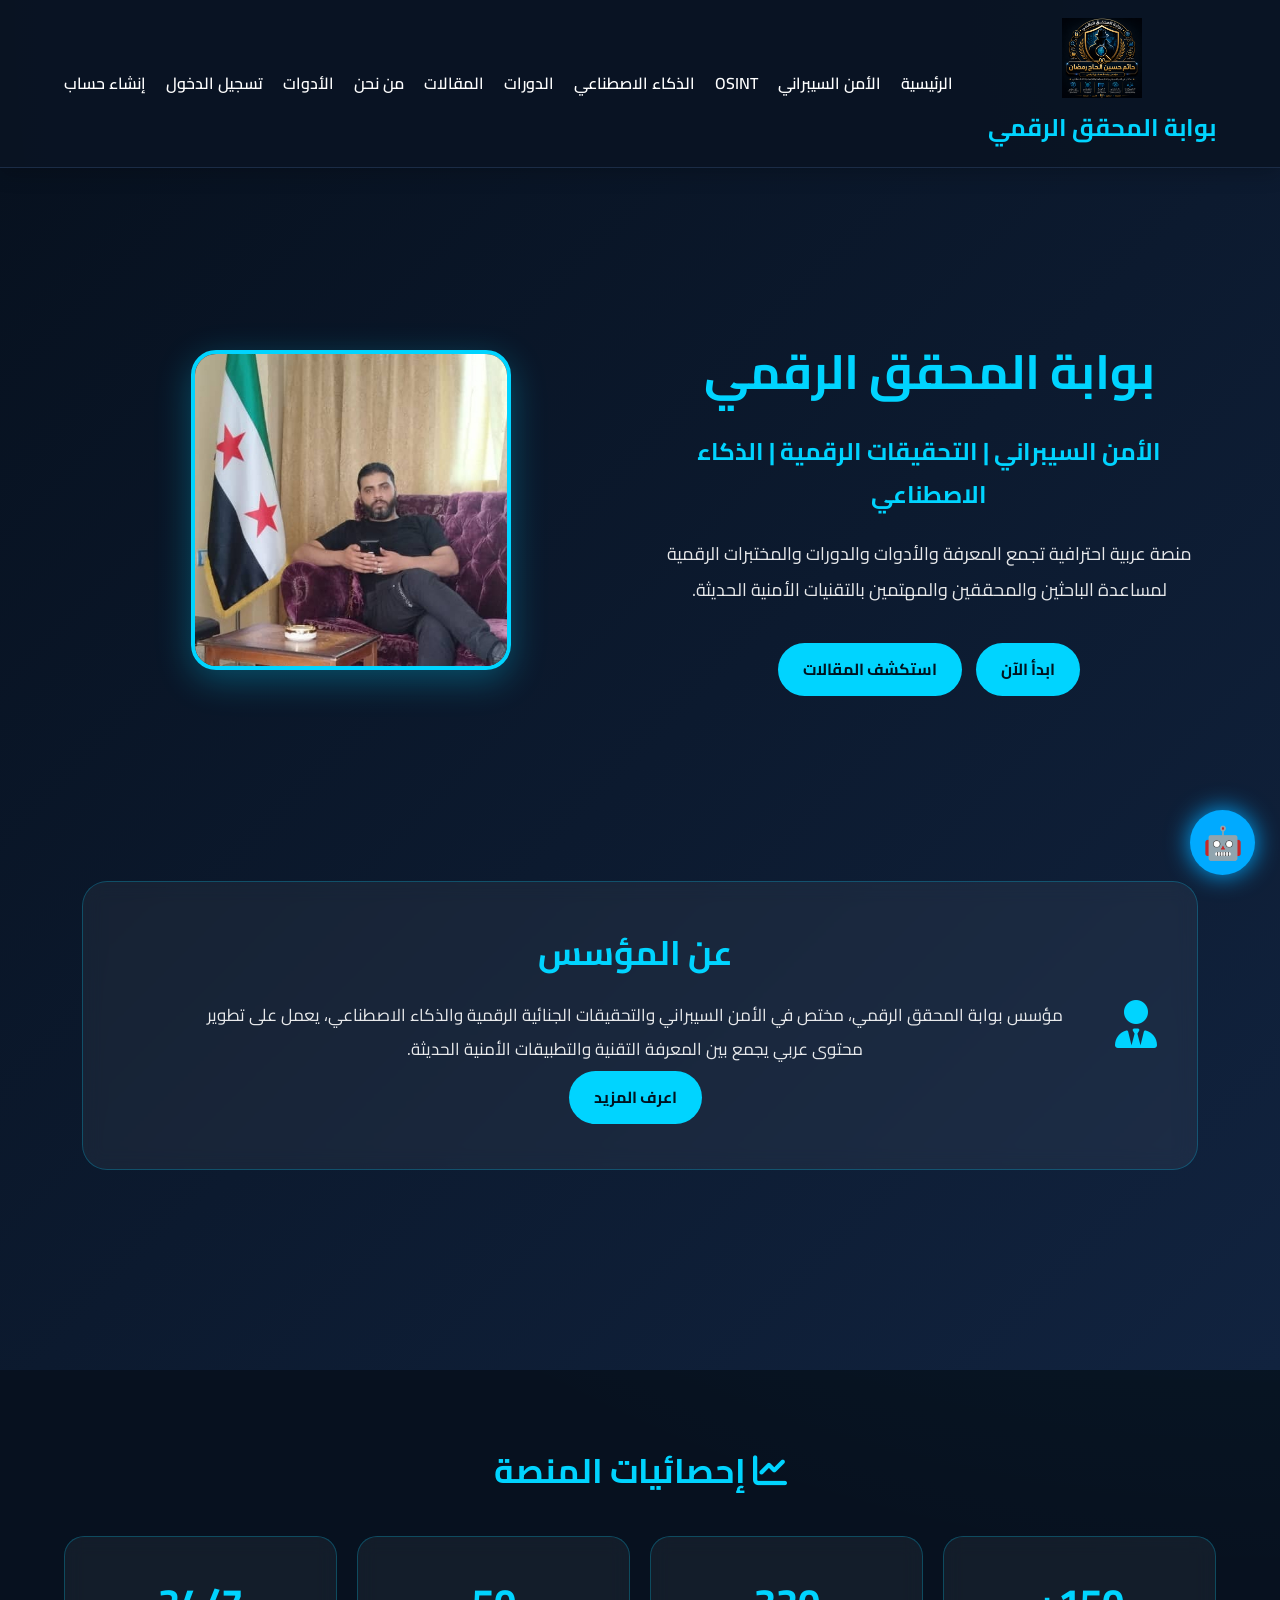
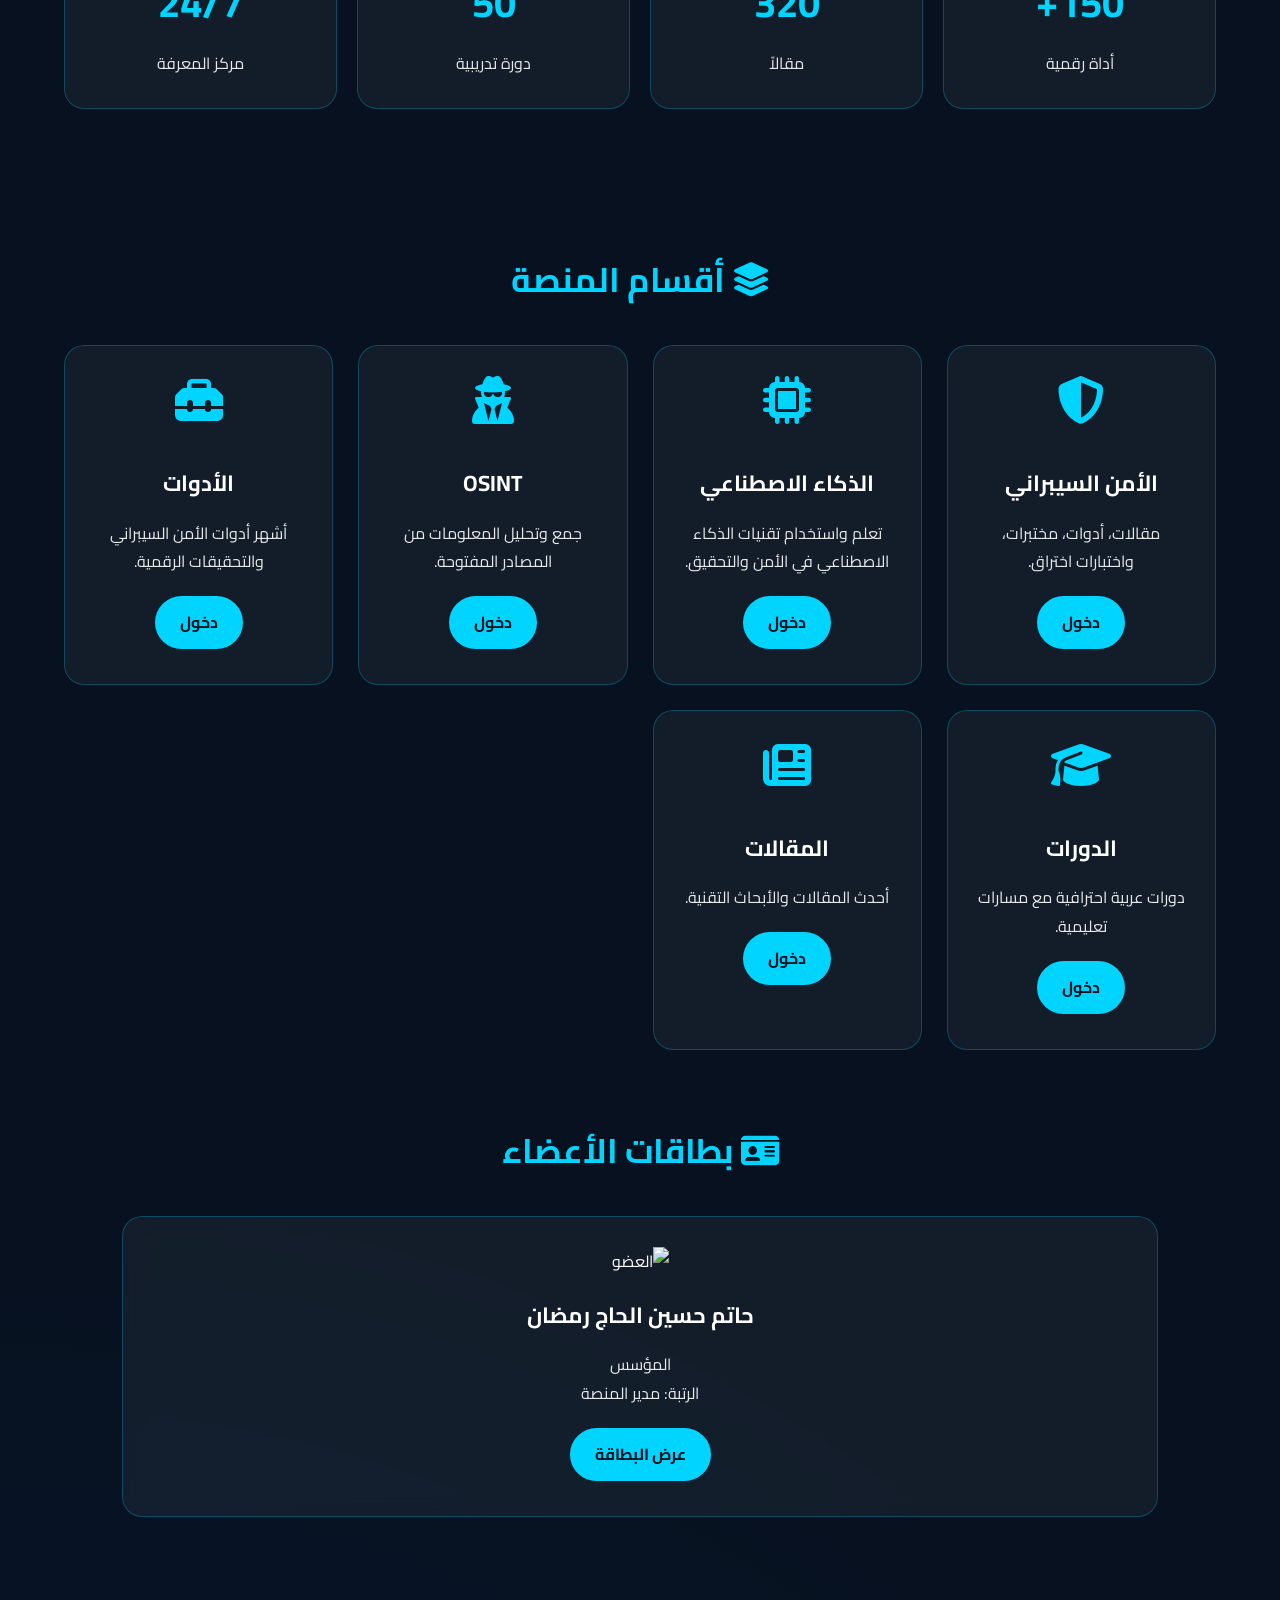
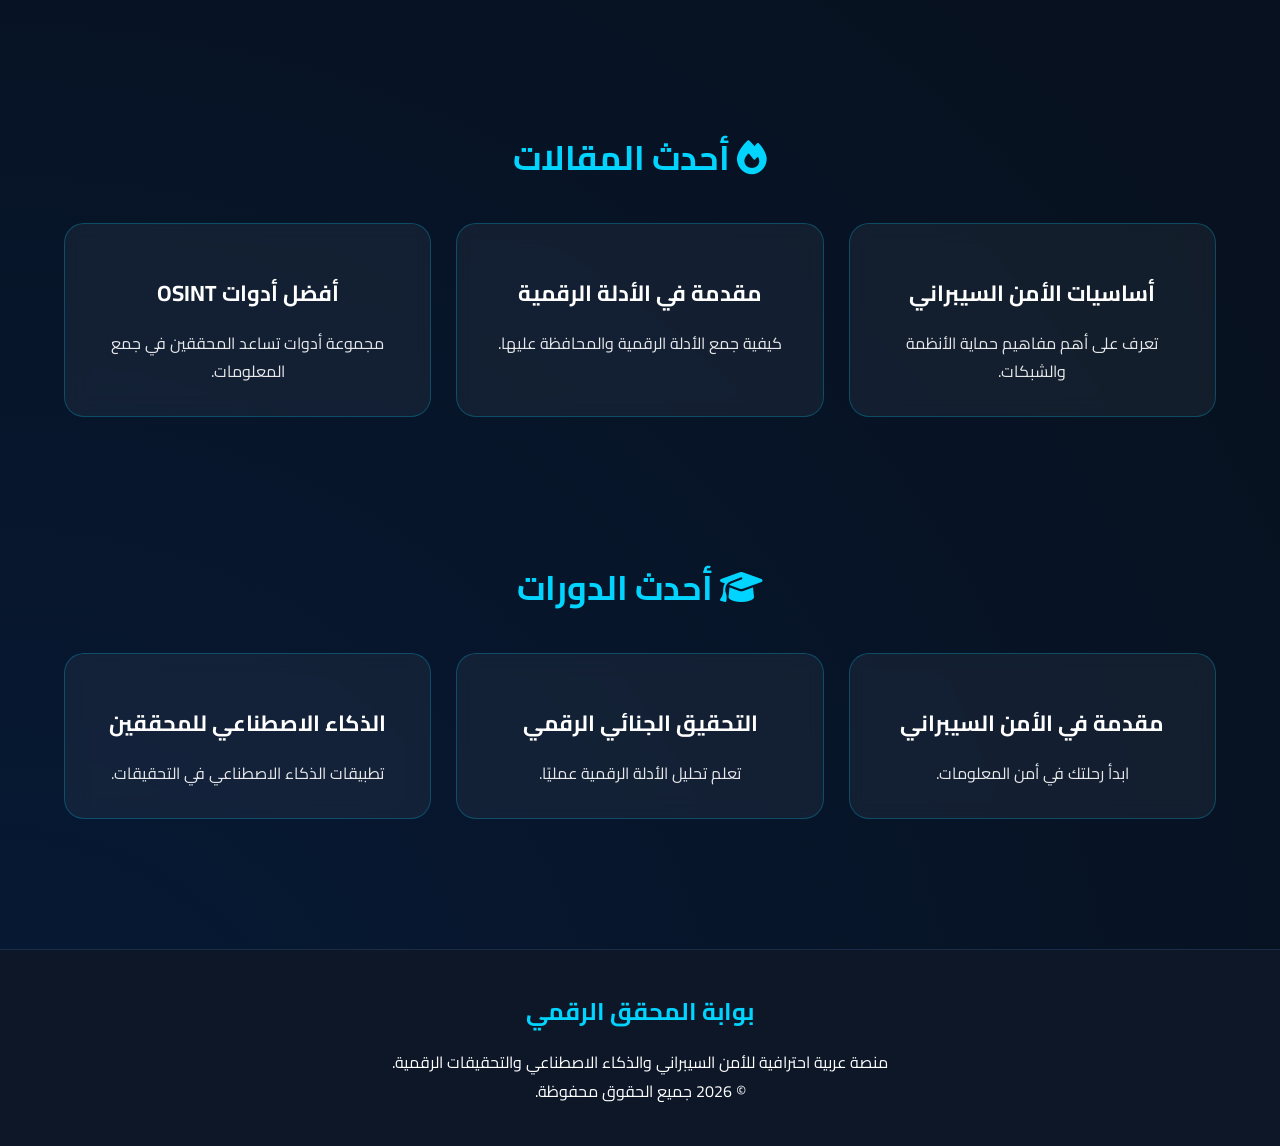
==== commit 51c6d146: "Add member cards section to index.html Added member cards section with example member details." ====
--- a/index.html
+++ b/index.html
@@ -59,7 +59,7 @@
 </h2>
   
 <ul>
-  
+
 <li><a href="index.html">الرئيسية</a></li>
 
 <li><a href="cyber.html">الأمن السيبراني</a></li>
@@ -73,10 +73,12 @@
 <li><a href="articles.html">المقالات</a></li>
 
 <li><a href="about.html">من نحن</a></li>
-  
+
 <li><a href="tools.html">الأدوات</a></li>
 
 <li><a href="login.html">تسجيل الدخول</a></li>
+
+<li><a href="register.html">إنشاء حساب</a></li>
 
 </ul>
 
@@ -311,6 +313,34 @@
 
 </div>
 
+<section class="container">
+
+<h2>
+<i class="fa-solid fa-id-card"></i>
+بطاقات الأعضاء
+</h2>
+
+<div class="services">
+
+<div class="card">
+<img src="images/default-user.png" alt="العضو" width="100">
+
+<h3>حاتم حسين الحاج رمضان</h3>
+
+<p>المؤسس</p>
+
+<p>الرتبة: مدير المنصة</p>
+
+<a href="profile.html" class="btn">
+عرض البطاقة
+</a>
+
+</div>
+
+</div>
+
+</section>
+  
 </section>
 
 <section class="container">
--- a/style.css
+++ b/style.css
@@ -591,3 +591,17 @@
     border-radius: 8px;
     cursor: pointer;
    }
+
+.logo {
+    display: flex;
+    flex-direction: column;
+    align-items: center;
+    gap: 8px;
+    text-align: center;
+}
+
+.logo img {
+    width: 80px;
+    height: 80px;
+    object-fit: contain;
+}
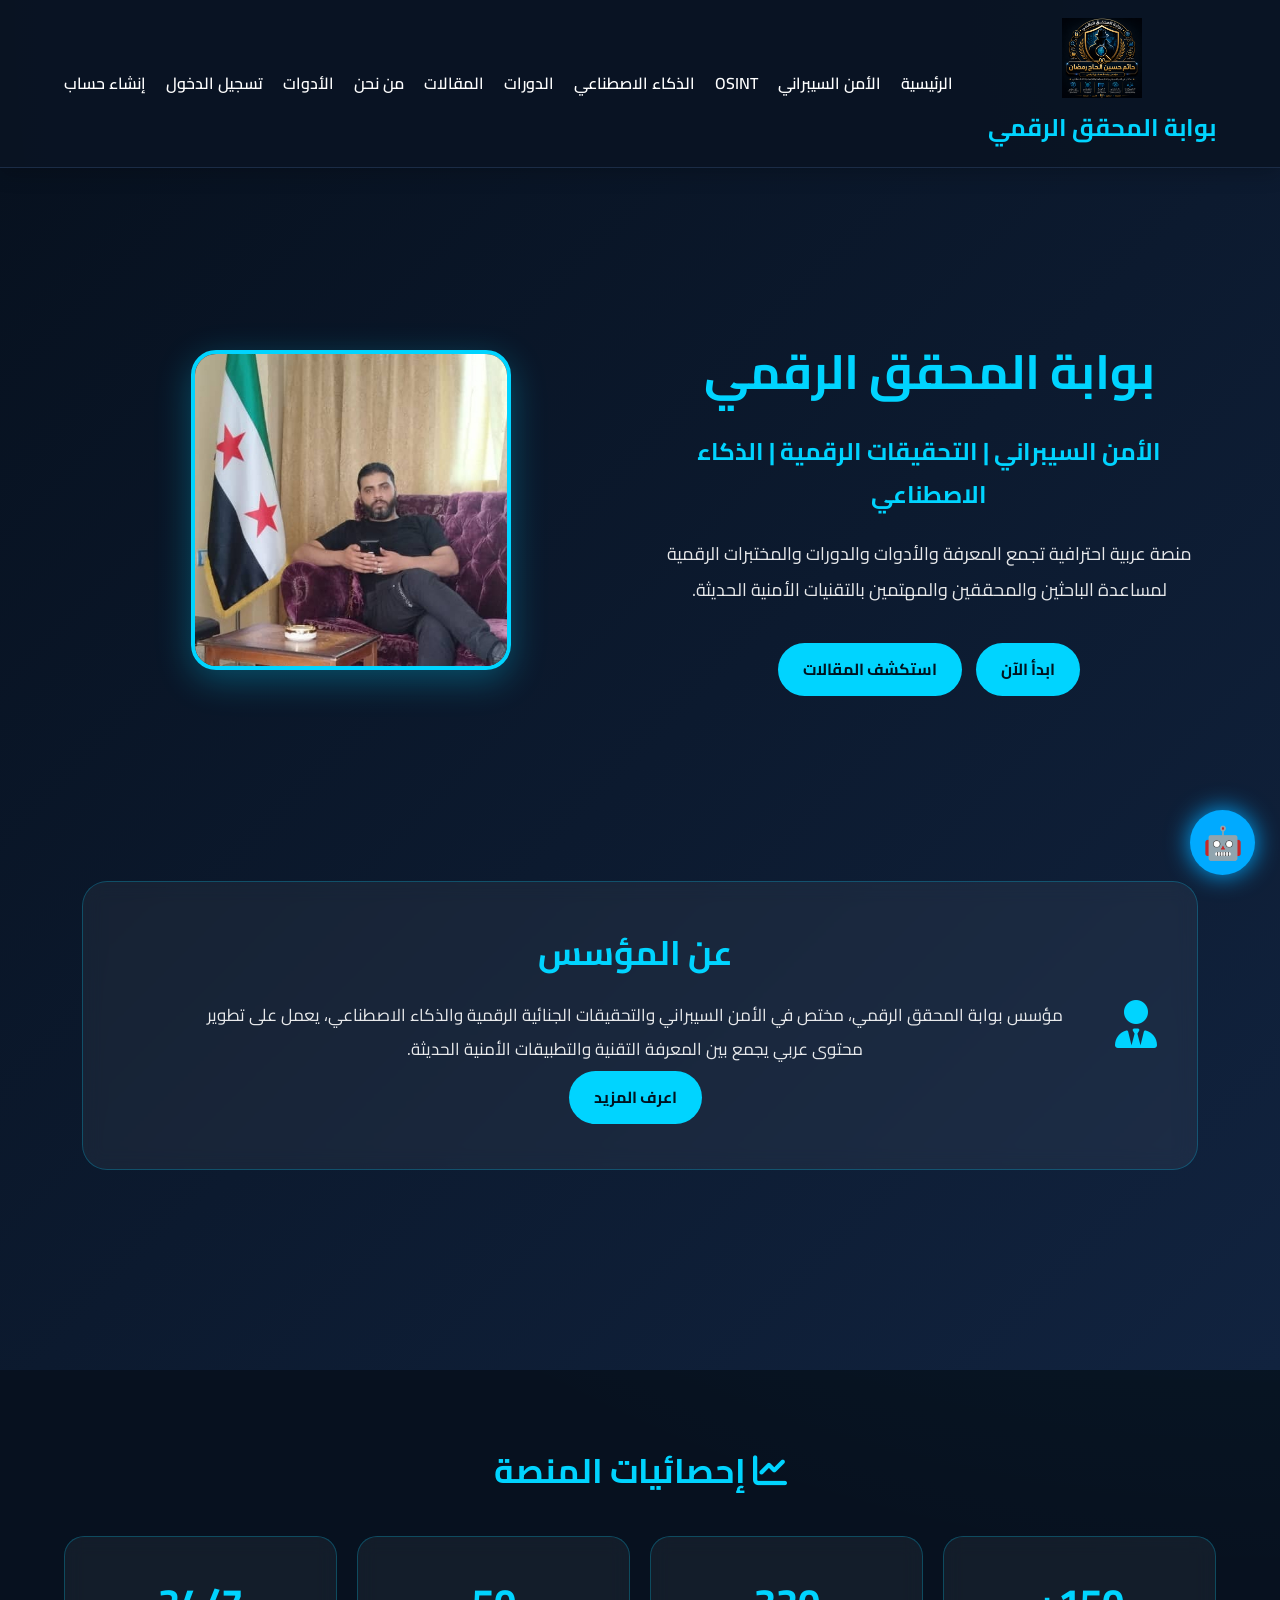
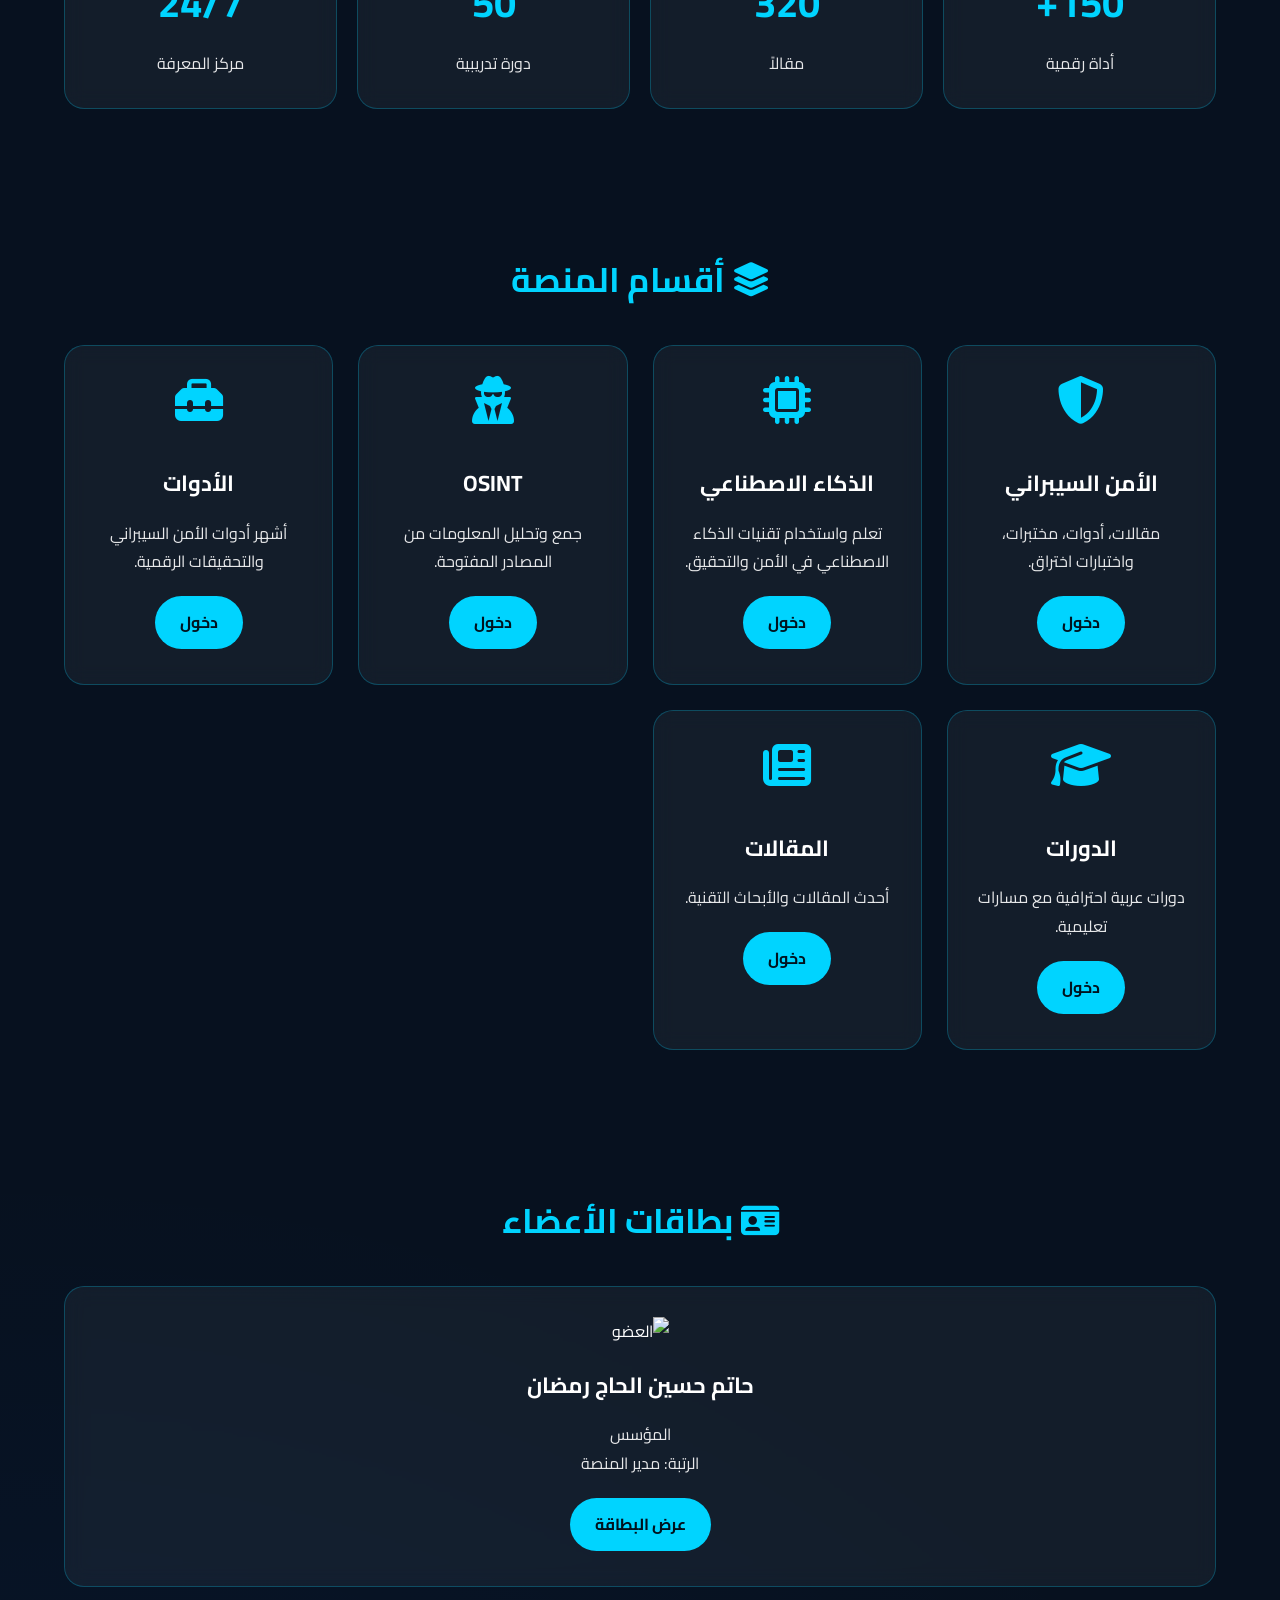
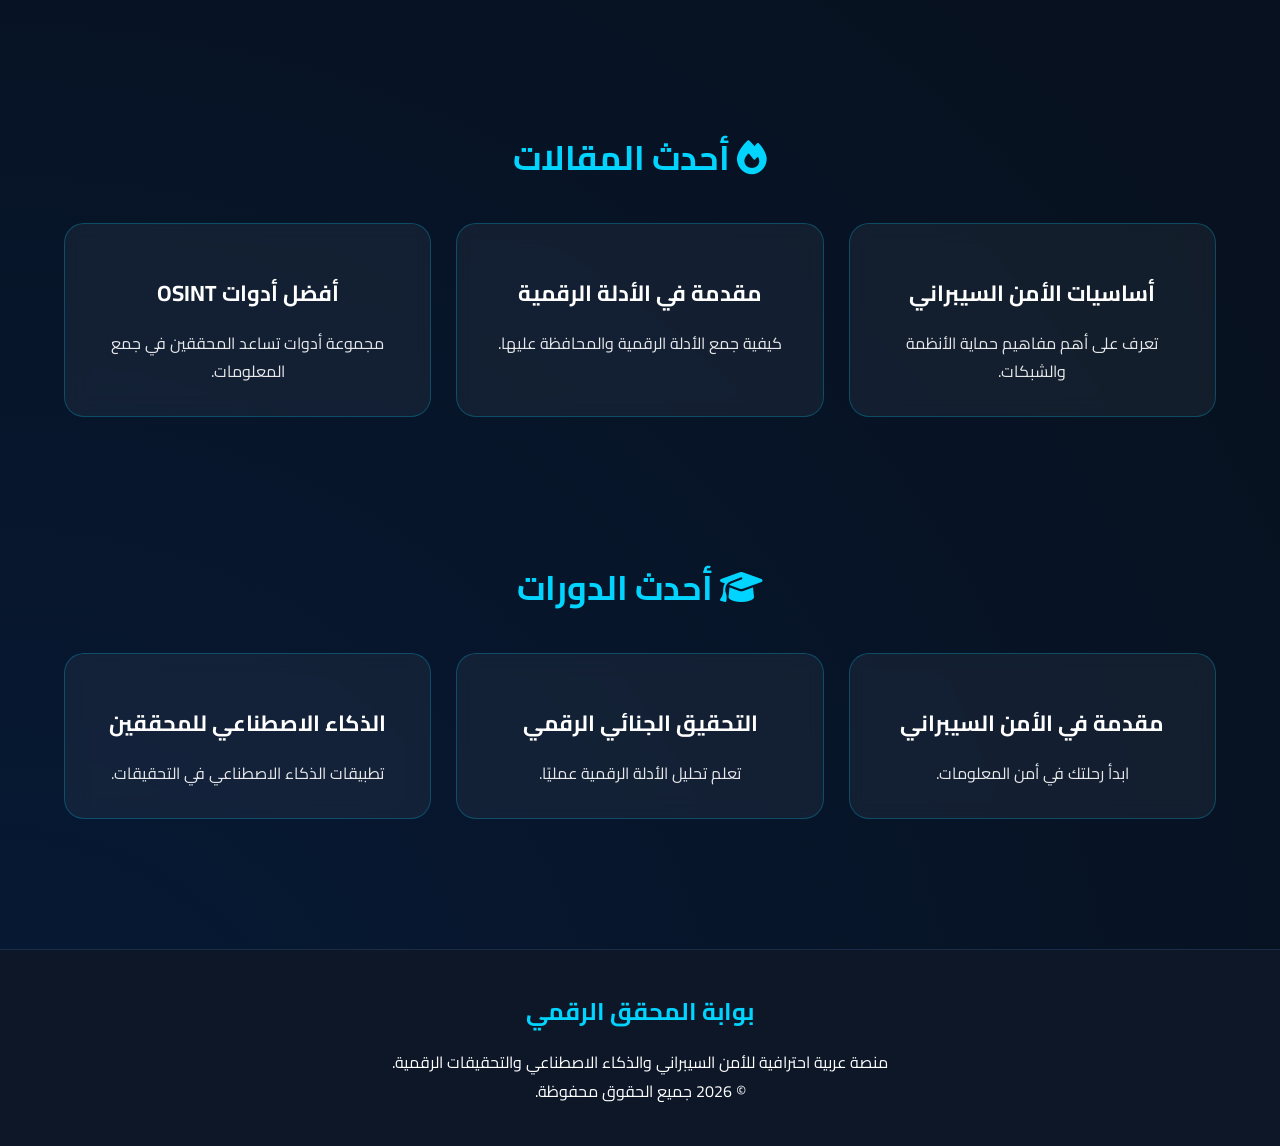
==== commit 2d5ef32b: "Fix HTML structure by removing extra closing tag Removed redundant closing section tag and adjusted " ====
--- a/index.html
+++ b/index.html
@@ -313,6 +313,8 @@
 
 </div>
 
+</section>
+  
 <section class="container">
 
 <h2>
@@ -339,8 +341,6 @@
 
 </div>
 
-</section>
-  
 </section>
 
 <section class="container">
